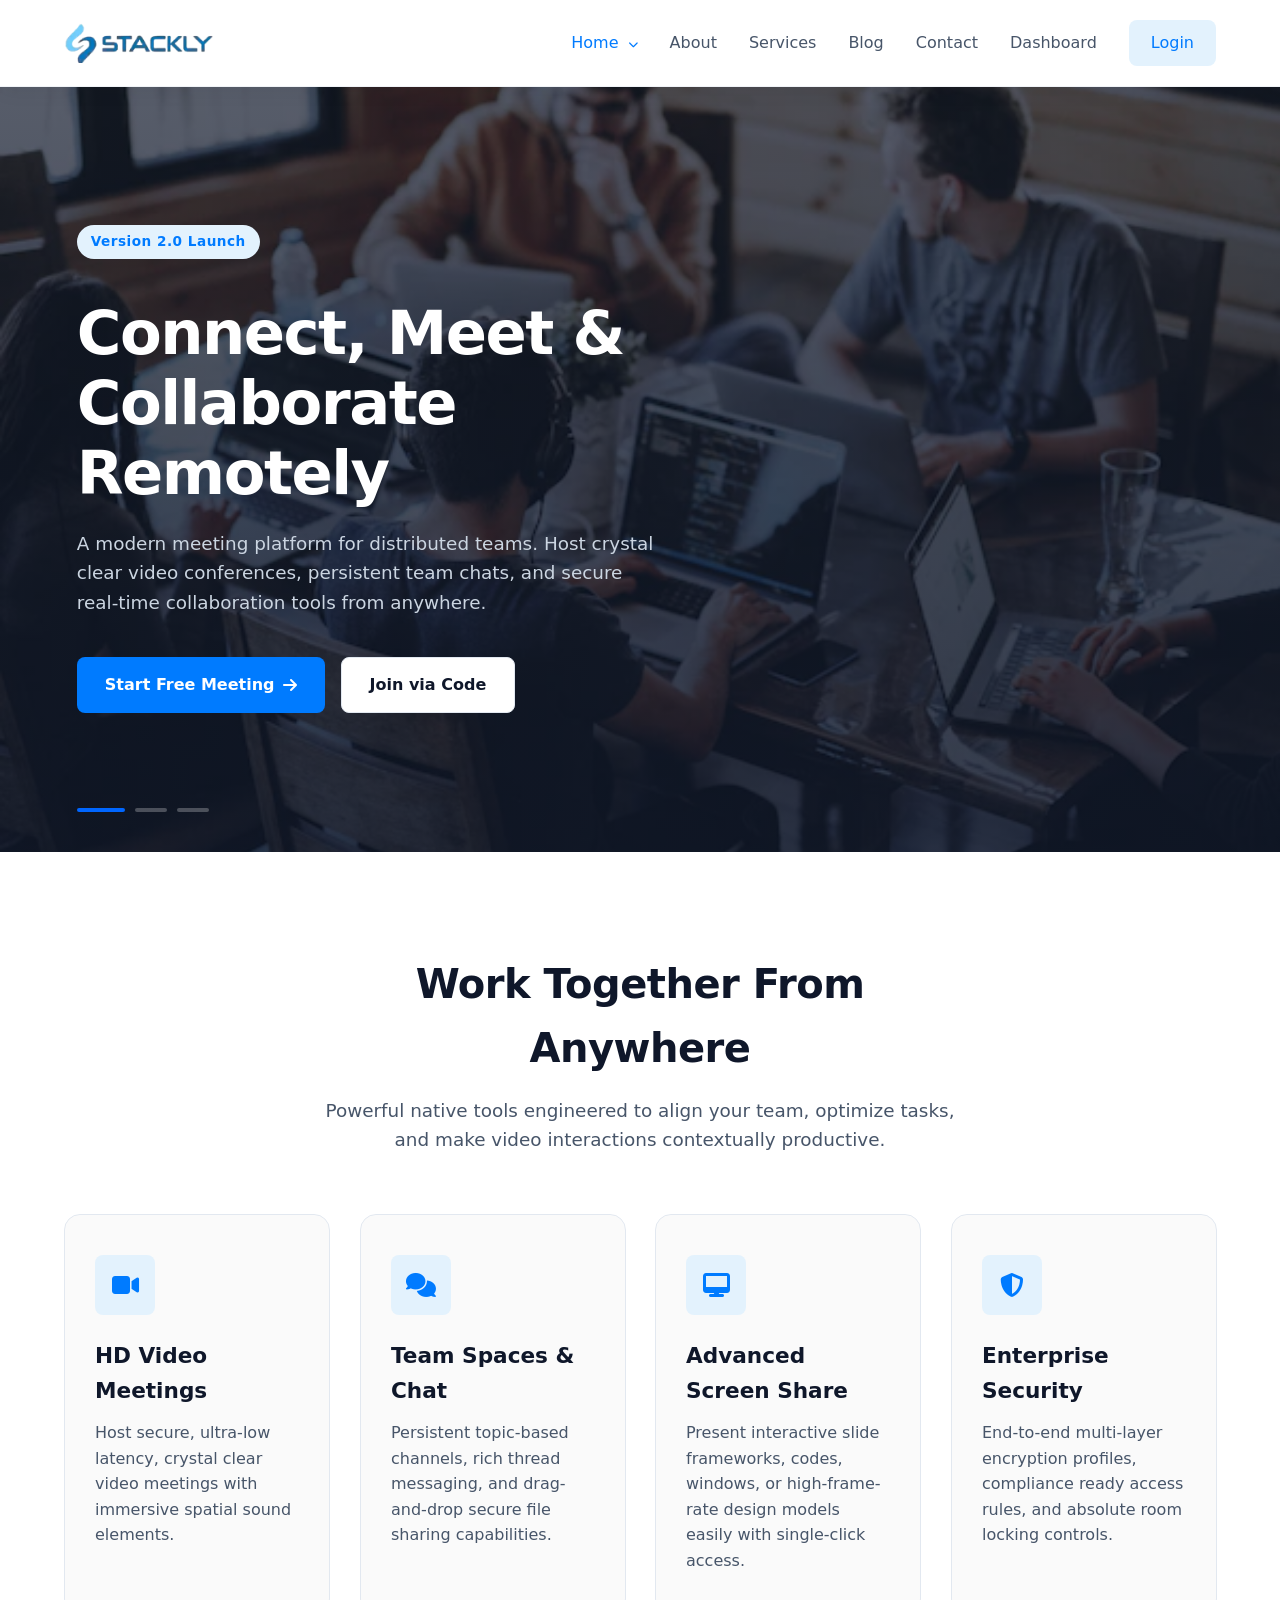
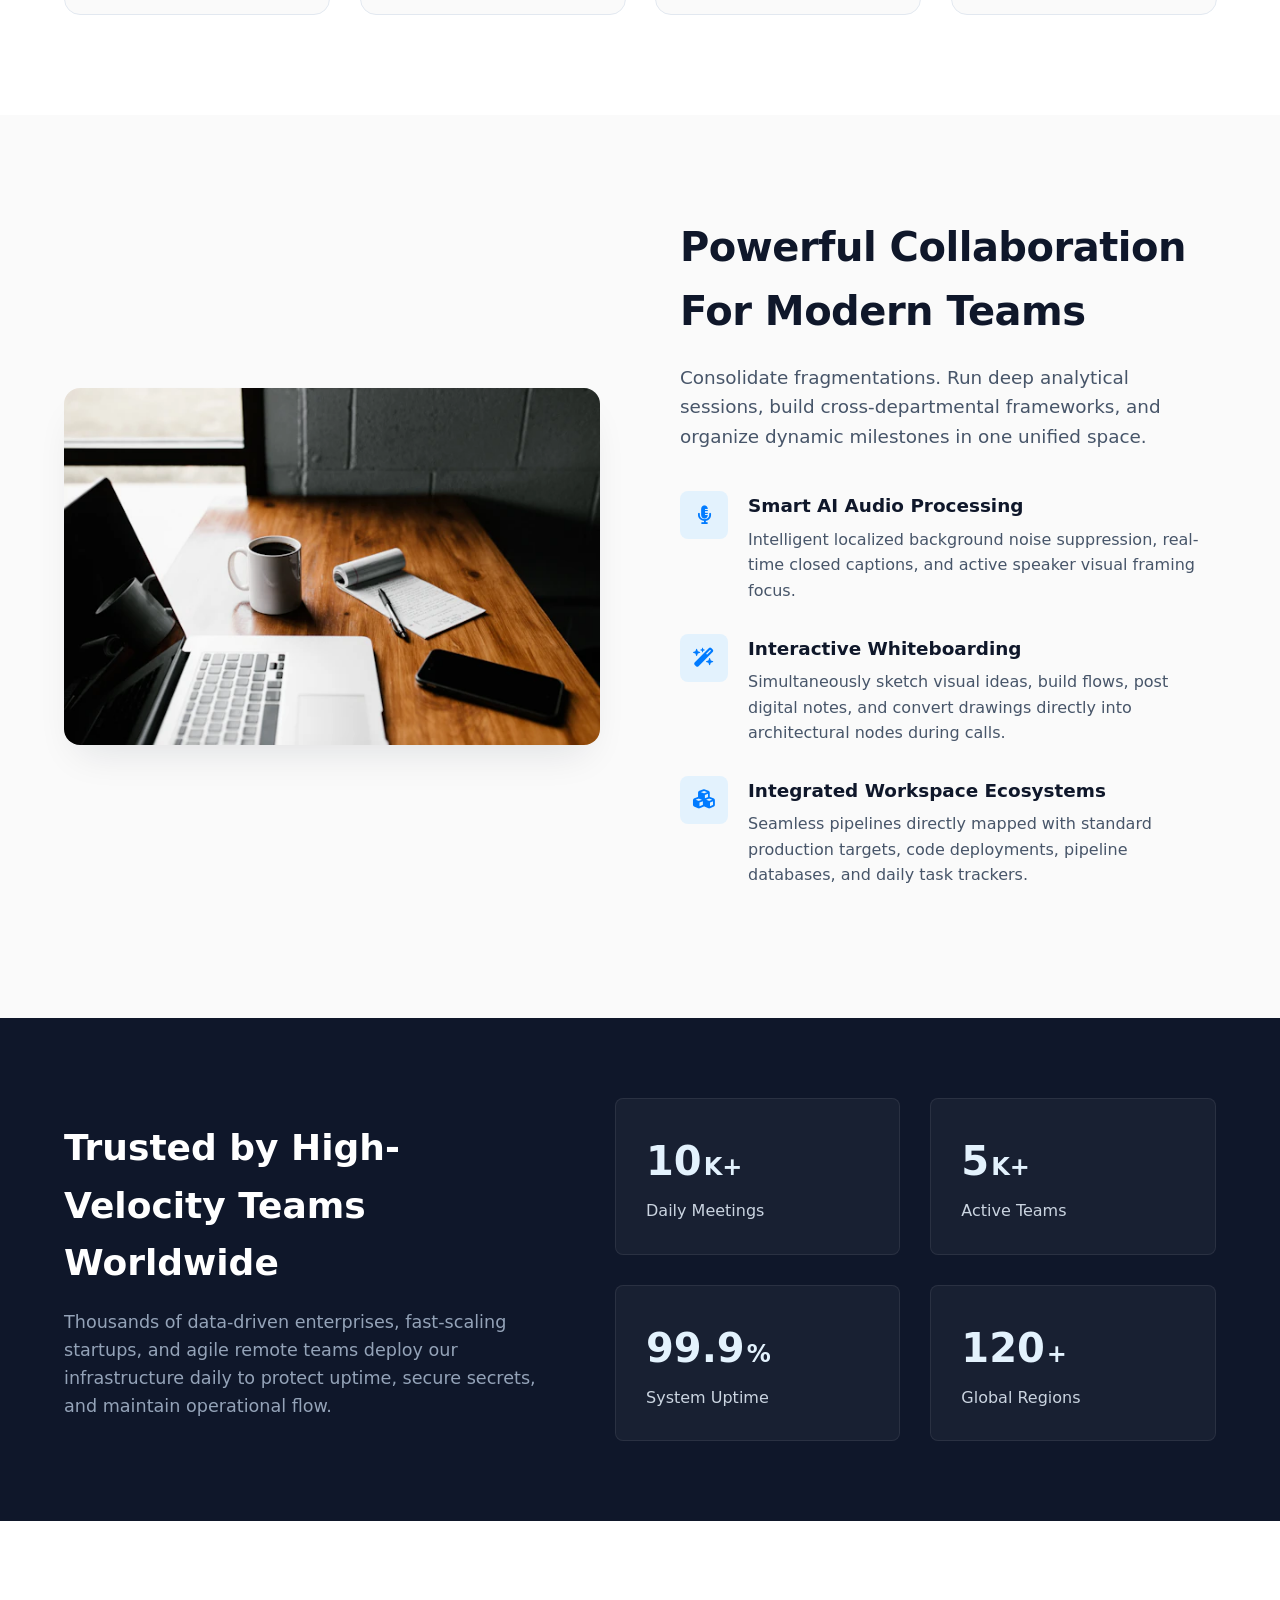
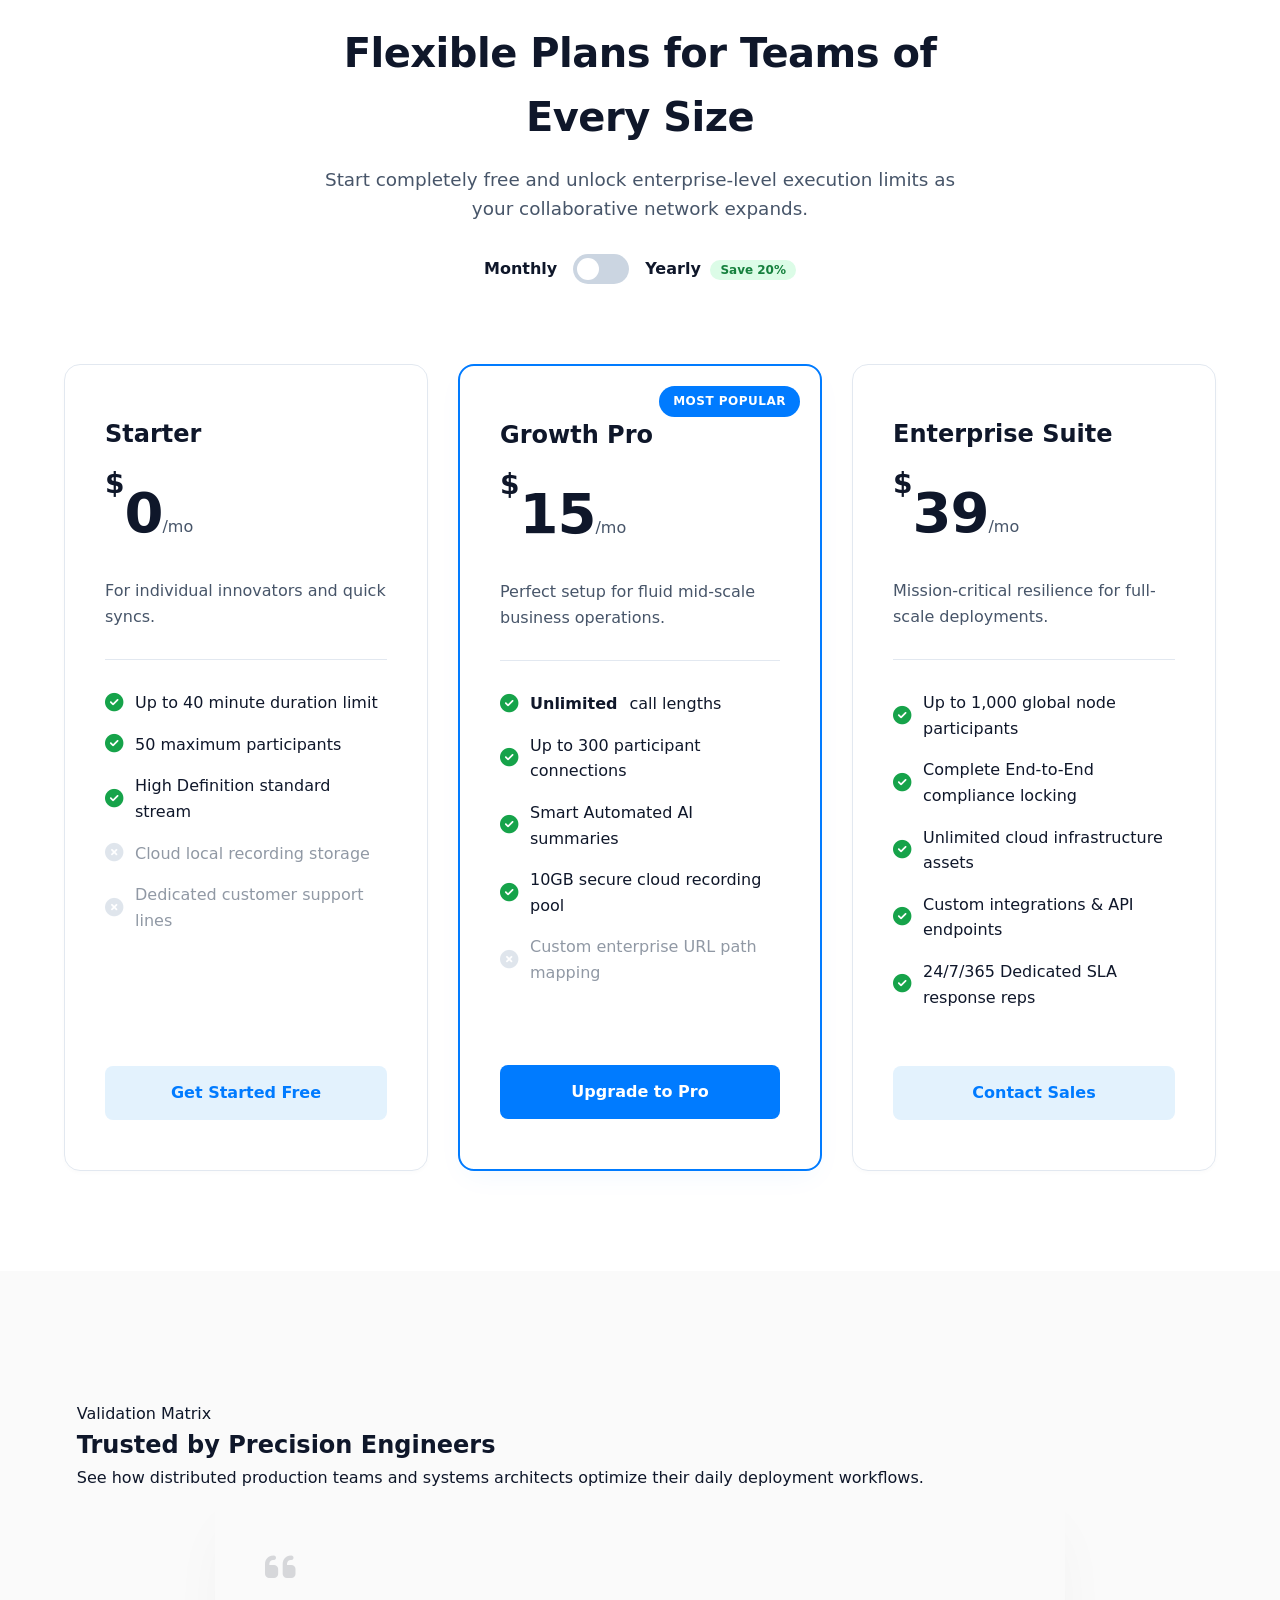
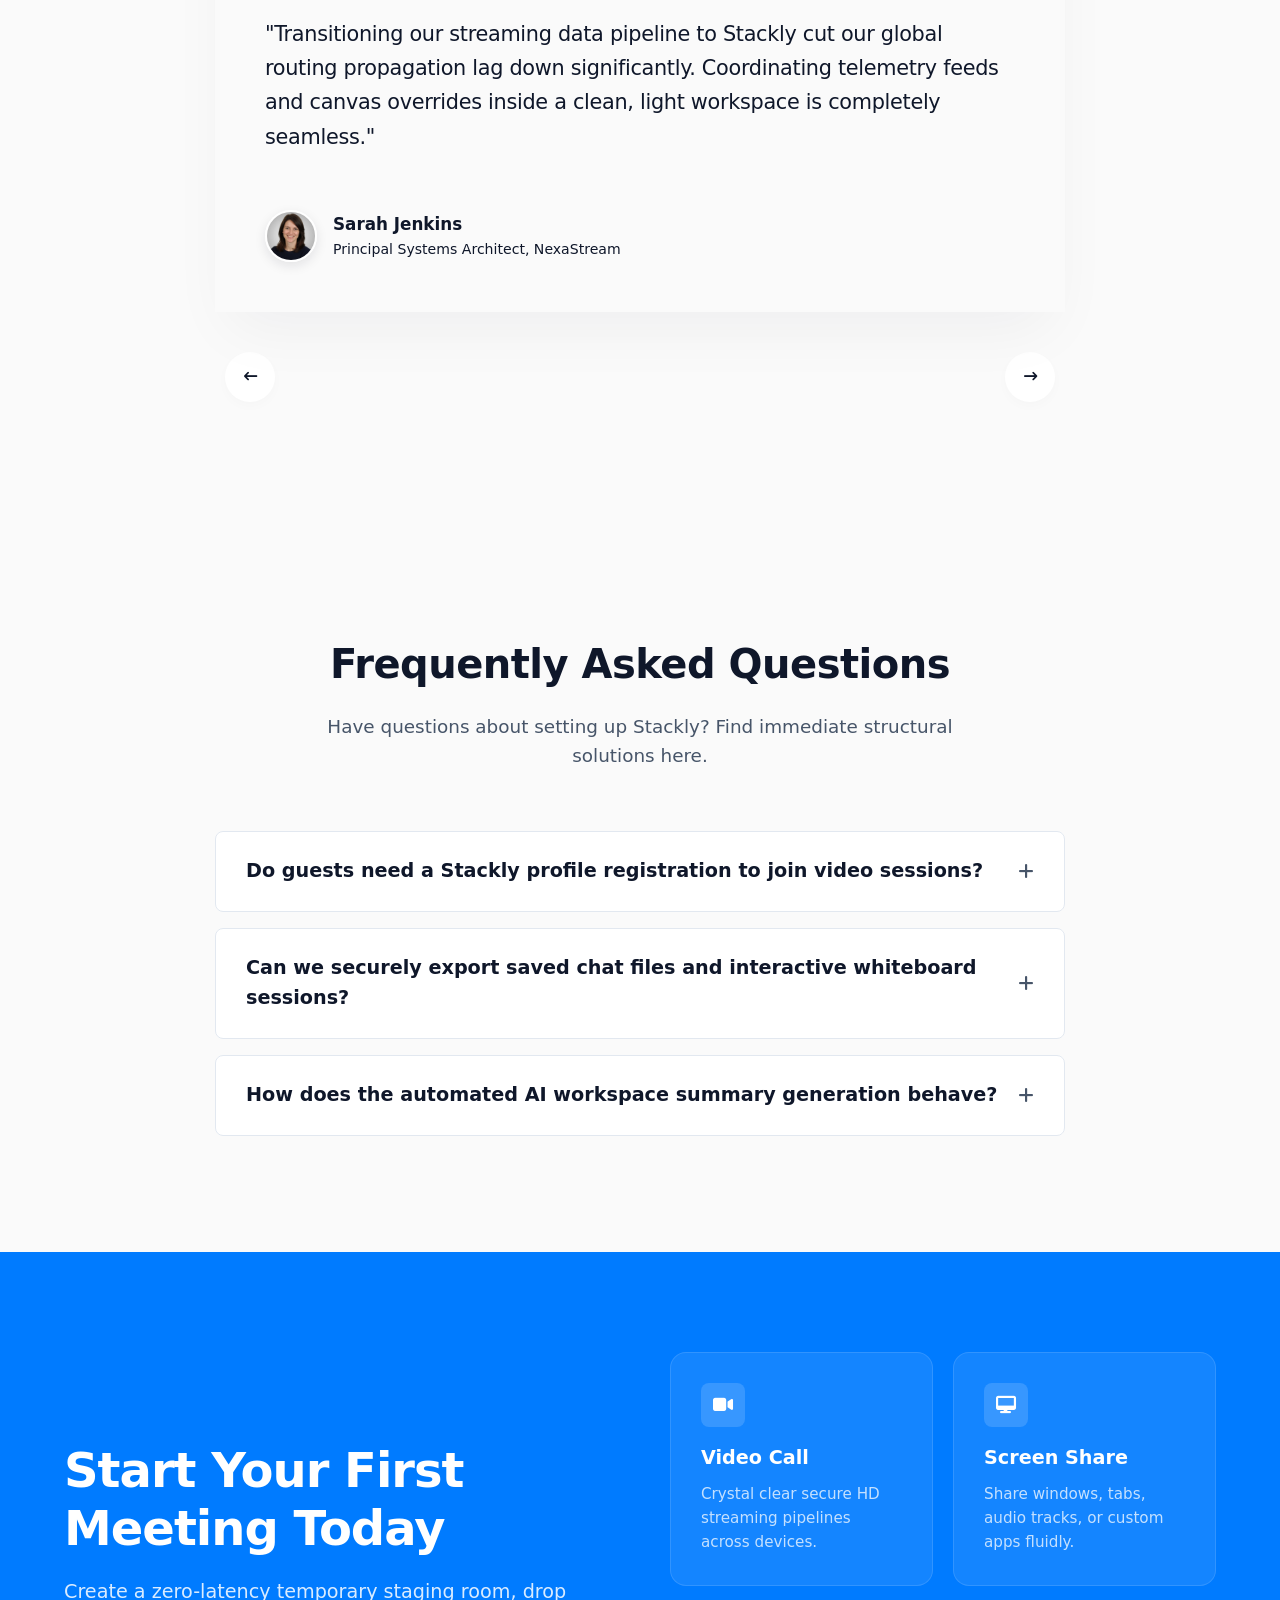
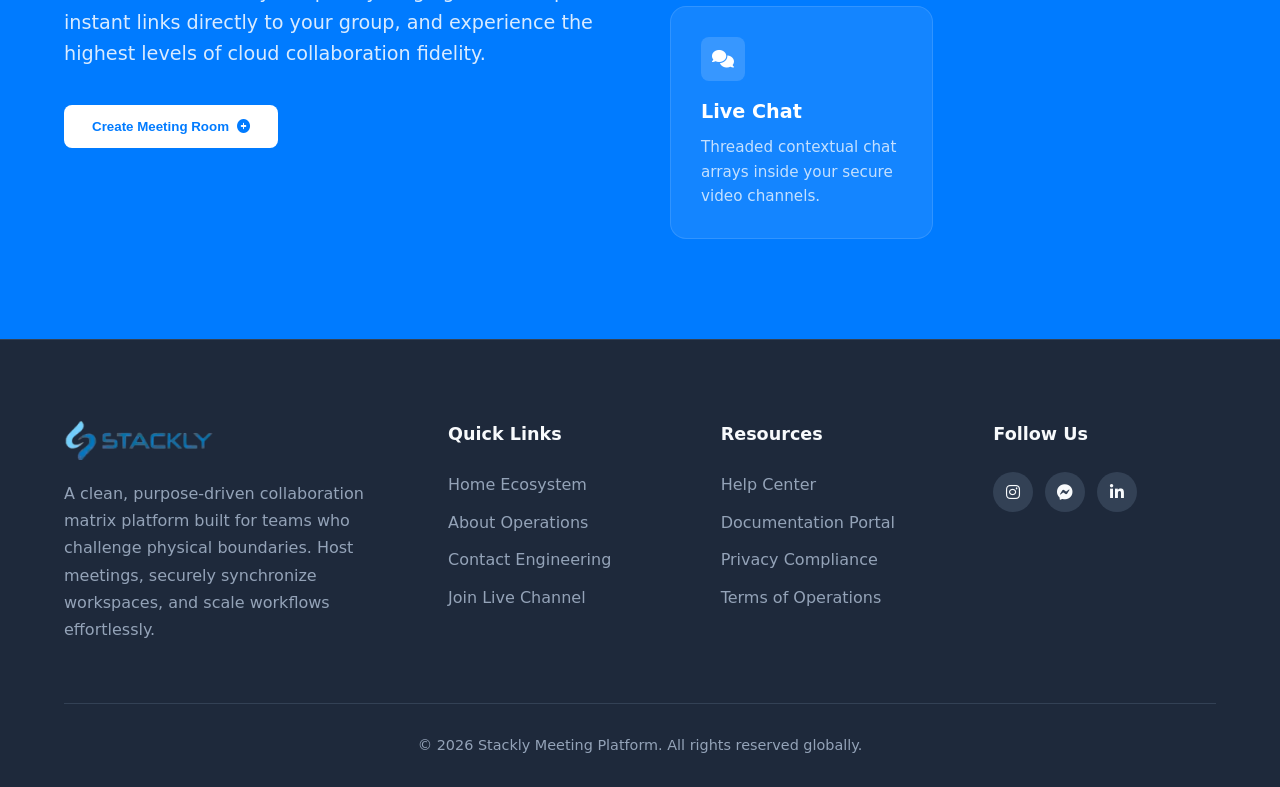
==== index.html @ 1d729a60 "first commit" ====
﻿<!DOCTYPE html>
<html lang="en">
<head>
    <meta charset="UTF-8">
    <meta name="viewport" content="width=device-width, initial-scale=1.0">
    <title>Stackly - Ultimate Multipurpose Workspace Platform</title>

    <link rel="stylesheet" href="style.css">
    <link rel="stylesheet" href="css/responsive.css">
    <link rel="stylesheet" href="https://cdnjs.cloudflare.com/ajax/libs/font-awesome/6.4.0/css/all.min.css" integrity="sha512-iecdLmaskl7CVkqkXNQ/ZH/XLlvWZOJyj7Yy7tcenmpD1ypASozpmT/E0iPtmFIB46ZmdtAc9eNBvH0H/ZpiBw==" crossorigin="anonymous" referrerpolicy="no-referrer" />
</head>
<body>

    <header class="navbar">
        <div class="logo">
            <img src="assets/logo.webp" alt="Stackly" style="height: 40px;">
        </div>

        <div class="menu-toggle" id="menu-toggle">
            <span></span>
            <span></span>
            <span></span>
        </div>

        <nav id="nav-list">
            <div class="dropdown">
                <a href="index.html" class="dropdown-trigger">Home <i class="fas fa-chevron-down" style="font-size: 10px; margin-left: 4px;"></i></a>
                <div class="dropdown-content">
                    <a href="index.html">Home 1 </a>
                    <a href="home2.html">Home 2 </a>
                </div>
            </div>

            <a href="about.html">About</a>
            <a href="service.html">Services</a>
            <a href="blog.html">Blog</a>
            <a href="contact.html">Contact</a>
            <a href="dashboard.html">Dashboard</a>

            <a href="login.html" class="login-btn">Login</a>

            
        </nav>
    </header>

   <section class="hero">
    <div class="hero-slider">
        <div class="slide-bg active" style="background-image: linear-gradient(rgba(15, 23, 42, 0.6), rgba(15, 23, 42, 0.8)), url('assets/hero_image_1.webp');"></div>
        <div class="slide-bg" style="background-image: linear-gradient(rgba(15, 23, 42, 0.6), rgba(15, 23, 42, 0.8)), url('assets/hero_image_2.webp');"></div>
        <div class="slide-bg" style="background-image: linear-gradient(rgba(15, 23, 42, 0.6), rgba(15, 23, 42, 0.8)), url('assets/workplace2.webp');"></div>
    </div>

    <div class="hero-container">
        <div class="hero-text-slide active">
            <span class="badge">Version 2.0 Launch</span>
            <h1>Connect, Meet & <br>Collaborate Remotely</h1>
            <p>
                A modern meeting platform for distributed teams. Host crystal clear video conferences, 
                persistent team chats, and secure real-time collaboration tools from anywhere.
            </p>
            <div class="hero-buttons">
                <a href="404.html" class="btn-primary">Start Free Meeting <i class="fas fa-arrow-right"></i></a>
                <a href="404.html" class="btn-secondary">Join via Code</a>
            </div>
        </div>

        <div class="hero-text-slide">
            <span class="badge">Enterprise Ready</span>
            <h1>Crystal Clear High Bitrate <br>Video Channels</h1>
            <p>
                Engineered with < 35ms global propagation tracking. Coordinate with multi-region 
                development clusters seamlessly without input delays or buffer drops.
            </p>
            <div class="hero-buttons">
                <a href="404.html" class="btn-primary">Explore Infrastructure <i class="fas fa-arrow-right"></i></a>
                <a href="404.html" class="btn-secondary">Contact Architecture Team</a>
            </div>
        </div>

        <div class="hero-text-slide">
            <span class="badge">Spatial Operations</span>
            <h1>Immersive Architecture <br>Context Analytics</h1>
            <p>
                Natively monitor pipeline summaries, sync schematic canvas overlays, and map 
                distributed tracking milestones inside a unified interactive dashboard workspace.
            </p>
            <div class="hero-buttons">
                <a href="404.html" class="btn-primary">Initialize Space Engine <i class="fas fa-arrow-right"></i></a>
            </div>
        </div>
    </div>

    <div class="slide-indicators">
        <span class="dot active"></span>
        <span class="dot"></span>
        <span class="dot"></span>
    </div>
</section>

    <section class="features">
        <div class="section-header reveal">
            <h2>Work Together From Anywhere</h2>
            <p class="subtitle">Powerful native tools engineered to align your team, optimize tasks, and make video interactions contextually productive.</p>
        </div>

        <div class="feature-container">
            <div class="feature-card reveal-up">
                <div class="icon"><i class="fas fa-video"></i></div>
                <h3>HD Video Meetings</h3>
                <p>Host secure, ultra-low latency, crystal clear video meetings with immersive spatial sound elements.</p>
            </div>

            <div class="feature-card reveal-up" style="transition-delay: 100ms;">
                <div class="icon"><i class="fas fa-comments"></i></div>
                <h3>Team Spaces & Chat</h3>
                <p>Persistent topic-based channels, rich thread messaging, and drag-and-drop secure file sharing capabilities.</p>
            </div>

            <div class="feature-card reveal-up" style="transition-delay: 200ms;">
                <div class="icon"><i class="fas fa-desktop"></i></div>
                <h3>Advanced Screen Share</h3>
                <p>Present interactive slide frameworks, codes, windows, or high-frame-rate design models easily with single-click access.</p>
            </div>

            <div class="feature-card reveal-up" style="transition-delay: 300ms;">
                <div class="icon"><i class="fas fa-shield-alt"></i></div>
                <h3>Enterprise Security</h3>
                <p>End-to-end multi-layer encryption profiles, compliance ready access rules, and absolute room locking controls.</p>
            </div>
        </div>
    </section>

    <section class="collaboration">
        <div class="collab-container">
            <div class="collab-image reveal-left">
                <img src="assets/collab_image.webp" alt="Deep collaboration framework demonstration">
            </div>

            <div class="collab-text reveal-right">
                <h2>Powerful Collaboration For Modern Teams</h2>
                <p class="desc">
                    Consolidate fragmentations. Run deep analytical sessions, build cross-departmental frameworks, and organize dynamic milestones in one unified space.
                </p>

                <div class="feature-item">
                    <div class="icon"><i class="fas fa-microphone-lines"></i></div>
                    <div>
                        <h4>Smart AI Audio Processing</h4>
                        <p>Intelligent localized background noise suppression, real-time closed captions, and active speaker visual framing focus.</p>
                    </div>
                </div>

                <div class="feature-item">
                    <div class="icon"><i class="fas fa-wand-magic-sparkles"></i></div>
                    <div>
                        <h4>Interactive Whiteboarding</h4>
                        <p>Simultaneously sketch visual ideas, build flows, post digital notes, and convert drawings directly into architectural nodes during calls.</p>
                    </div>
                </div>

                <div class="feature-item">
                    <div class="icon"><i class="fas fa-cubes"></i></div>
                    <div>
                        <h4>Integrated Workspace Ecosystems</h4>
                        <p>Seamless pipelines directly mapped with standard production targets, code deployments, pipeline databases, and daily task trackers.</p>
                    </div>
                </div>
            </div>
        </div>
    </section>

    <section class="trusted">
        <div class="trusted-container">
            <div class="trusted-text reveal-left">
                <h2>Trusted by High-Velocity Teams Worldwide</h2>
                <p>
                    Thousands of data-driven enterprises, fast-scaling startups, and agile remote teams deploy our infrastructure daily to protect uptime, secure secrets, and maintain operational flow.
                </p>
            </div>

            <div class="stats reveal-right">
                <div class="stat-box">
                    <h3 class="counter" data-target="10">0</h3><span>K+</span>
                    <p>Daily Meetings</p>
                </div>
                <div class="stat-box">
                    <h3 class="counter" data-target="5">0</h3><span>K+</span>
                    <p>Active Teams</p>
                </div>
                <div class="stat-box">
                    <h3 class="counter" data-target="99.9" data-type="float">0</h3><span>%</span>
                    <p>System Uptime</p>
                </div>
                <div class="stat-box">
                    <h3 class="counter" data-target="120">0</h3><span>+</span>
                    <p>Global Regions</p>
                </div>
            </div>
        </div>
    </section>

    <section class="pricing-section">
        <div class="section-header reveal">
            <h2>Flexible Plans for Teams of Every Size</h2>
            <p class="subtitle">Start completely free and unlock enterprise-level execution limits as your collaborative network expands.</p>
            
            <div class="billing-toggle-container">
                <span>Monthly</span>
                <label class="switch">
                    <input type="checkbox" id="billing-toggle">
                    <span class="slider round"></span>
                </label>
                <span>Yearly <small class="save-badge">Save 20%</small></span>
            </div>
        </div>

        <div class="pricing-container">
            <div class="pricing-card reveal-up">
                <div class="card-title">Starter</div>
                <div class="price"><span class="currency">$</span><span class="amount" data-monthly="0" data-yearly="0">0</span><span class="period">/mo</span></div>
                <p class="plan-desc">For individual innovators and quick syncs.</p>
                <hr>
                <ul class="plan-features">
                    <li><i class="fas fa-check-circle"></i> Up to 40 minute duration limit</li>
                    <li><i class="fas fa-check-circle"></i> 50 maximum participants</li>
                    <li><i class="fas fa-check-circle"></i> High Definition standard stream</li>
                    <li class="disabled"><i class="fas fa-times-circle"></i> Cloud local recording storage</li>
                    <li class="disabled"><i class="fas fa-times-circle"></i> Dedicated customer support lines</li>
                </ul>
                <a href="#" class="btn-plan">Get Started Free</a>
            </div>

            <div class="pricing-card popular reveal-up" style="transition-delay: 100ms;">
                <div class="popular-ribbon">Most Popular</div>
                <div class="card-title">Growth Pro</div>
                <div class="price"><span class="currency">$</span><span class="amount" data-monthly="15" data-yearly="12">15</span><span class="period">/mo</span></div>
                <p class="plan-desc">Perfect setup for fluid mid-scale business operations.</p>
                <hr>
                <ul class="plan-features">
                    <li><i class="fas fa-check-circle"></i> <strong>Unlimited</strong> call lengths</li>
                    <li><i class="fas fa-check-circle"></i> Up to 300 participant connections</li>
                    <li><i class="fas fa-check-circle"></i> Smart Automated AI summaries</li>
                    <li><i class="fas fa-check-circle"></i> 10GB secure cloud recording pool</li>
                    <li class="disabled"><i class="fas fa-times-circle"></i> Custom enterprise URL path mapping</li>
                </ul>
                <a href="#" class="btn-plan featured">Upgrade to Pro</a>
            </div>

            <div class="pricing-card reveal-up" style="transition-delay: 200ms;">
                <div class="card-title">Enterprise Suite</div>
                <div class="price"><span class="currency">$</span><span class="amount" data-monthly="39" data-yearly="32">39</span><span class="period">/mo</span></div>
                <p class="plan-desc">Mission-critical resilience for full-scale deployments.</p>
                <hr>
                <ul class="plan-features">
                    <li><i class="fas fa-check-circle"></i> Up to 1,000 global node participants</li>
                    <li><i class="fas fa-check-circle"></i> Complete End-to-End compliance locking</li>
                    <li><i class="fas fa-check-circle"></i> Unlimited cloud infrastructure assets</li>
                    <li><i class="fas fa-check-circle"></i> Custom integrations & API endpoints</li>
                    <li><i class="fas fa-check-circle"></i> 24/7/365 Dedicated SLA response reps</li>
                </ul>
                <a href="#" class="btn-plan">Contact Sales</a>
            </div>
        </div>
    </section>

    <section class="testimonials-section">
    <div class="testimonials-blur-glow"></div>
    <div class="section-center-head">
        <span class="sub-line">Validation Matrix</span>
        <h2>Trusted by Precision Engineers</h2>
        <p>See how distributed production teams and systems architects optimize their daily deployment workflows.</p>
    </div>

    <div class="testimonials-container">
        <div class="testimonials-slider">
            
            <div class="testimonial-card active">
                <div class="quote-icon"><i class="fa-solid fa-quote-left"></i></div>
                <p class="testimonial-text">
                    "Transitioning our streaming data pipeline to Stackly cut our global routing propagation lag down significantly. Coordinating telemetry feeds and canvas overrides inside a clean, light workspace is completely seamless."
                </p>
                <div class="testimonial-profile">
                    <div class="profile-avatar">
                        <img src="assets/uifaces-popular-avatar (1) (1).webp" alt="Sarah Jenkins">
                    </div>
                    <div class="profile-info">
                        <h4>Sarah Jenkins</h4>
                        <p>Principal Systems Architect, NexaStream</p>
                    </div>
                </div>
            </div>

            <div class="testimonial-card">
                <div class="quote-icon"><i class="fa-solid fa-quote-left"></i></div>
                <p class="testimonial-text">
                    "The context summary automation natively harvests operational insights without any manual friction. Our engineering division managed to deprecate three separate communication legacy tools in under two weeks."
                </p>
                <div class="testimonial-profile">
                    <div class="profile-avatar">
                        <img src="assets/uifaces-popular-avatar (2) (1).webp" alt="Marcus Chen">
                    </div>
                    <div class="profile-info">
                        <h4>Marcus Chen</h4>
                        <p>VP of Engineering, VoxelMedia Lab</p>
                    </div>
                </div>
            </div>

            <div class="testimonial-card">
                <div class="quote-icon"><i class="fa-solid fa-quote-left"></i></div>
                <p class="testimonial-text">
                    "Deploying dedicated local instances behind a zero-trust architecture gave our security team absolute peace of mind. High-bitrate spatial feeds run smoothly with zero buffer delay profiles."
                </p>
                <div class="testimonial-profile">
                    <div class="profile-avatar">
                        <img src="assets/uifaces-popular-avatar (3) (1).webp" alt="Elena Rostova">
                    </div>
                    <div class="profile-info">
                        <h4>Elena Rostova</h4>
                        <p>Director of Infrastructure, CloudCore Global</p>
                    </div>
                </div>
            </div>

        </div>

        <div class="testimonial-controls">
            <button class="control-btn prev-btn" aria-label="Previous slide">
                <i class="fa-solid fa-arrow-left-long"></i>
            </button>
            
            <div class="testimonial-dots">
                <span class="t-dot active"></span>
                <span class="t-dot"></span>
                <span class="t-dot"></span>
            </div>

            <button class="control-btn next-btn" aria-label="Next slide">
                <i class="fa-solid fa-arrow-right-long"></i>
            </button>
        </div>
    </div>
</section>

    <section class="faq-section">
        <div class="section-header reveal">
            <h2>Frequently Asked Questions</h2>
            <p class="subtitle">Have questions about setting up Stackly? Find immediate structural solutions here.</p>
        </div>

        <div class="faq-container reveal">
            <div class="faq-item">
                <input type="checkbox" id="faq-1" class="faq-accordion-input">
                <label for="faq-1" class="faq-title">
                    Do guests need a Stackly profile registration to join video sessions?
                    <span class="faq-icon"><i class="fas fa-plus"></i></span>
                </label>
                <div class="faq-content">
                    <p>Absolutely not. Only room hosts need a functional account. Guests can seamlessly click a secure meeting hash hyperlink across any modern browser on mobile or web interfaces without needing passwords or application installs.</p>
                </div>
            </div>

            <div class="faq-item">
                <input type="checkbox" id="faq-2" class="faq-accordion-input">
                <label for="faq-2" class="faq-title">
                    Can we securely export saved chat files and interactive whiteboard sessions?
                    <span class="faq-icon"><i class="fas fa-plus"></i></span>
                </label>
                <div class="faq-content">
                    <p>Yes. After your session terminates, workspace administrators can download full vector canvas states, chat histories, or encrypted file attachments right through their dashboard workspace in standardized formats like PDF, JSON, or CSV.</p>
                </div>
            </div>

            <div class="faq-item">
                <input type="checkbox" id="faq-3" class="faq-accordion-input">
                <label for="faq-3" class="faq-title">
                    How does the automated AI workspace summary generation behave?
                    <span class="faq-icon"><i class="fas fa-plus"></i></span>
                </label>
                <div class="faq-content">
                    <p>Our localized neural architecture references your live spatial transcription to extract action milestones, timeline assignments, and semantic highlights automatically, indexing them into clear, contextual task workflows without storing raw audio records permanently.</p>
                </div>
            </div>
        </div>
    </section>

    <section class="meeting">
        <div class="meeting-container">
            <div class="meeting-text reveal-left">
                <h2>Start Your First Meeting Today</h2>
                <p>
                    Create a zero-latency temporary staging room, drop instant links directly to your group, and experience the highest levels of cloud collaboration fidelity.
                </p>
                <button class="btn-primary-inverse">Create Meeting Room <i class="fas fa-plus-circle"></i></button>
            </div>

            <div class="meeting-features reveal-right">
                <div class="meet-card">
                    <div class="icon"><i class="fas fa-video"></i></div>
                    <h4>Video Call</h4>
                    <p>Crystal clear secure HD streaming pipelines across devices.</p>
                </div>

                <div class="meet-card">
                    <div class="icon"><i class="fas fa-desktop"></i></div>
                    <h4>Screen Share</h4>
                    <p>Share windows, tabs, audio tracks, or custom apps fluidly.</p>
                </div>

                <div class="meet-card">
                    <div class="icon"><i class="fas fa-comments"></i></div>
                    <h4>Live Chat</h4>
                    <p>Threaded contextual chat arrays inside your secure video channels.</p>
                </div>
            </div>
        </div>
    </section>

    <footer class="footer">
        <div class="footer-container">
            <div class="footer-col">
                <div class="logo"><img src="assets/logo.webp" alt="Stackly" style="height: 40px;"></div>
                <p>
                    A clean, purpose-driven collaboration matrix platform built for teams who challenge physical boundaries. Host meetings, securely synchronize workspaces, and scale workflows effortlessly.
                </p>
            </div>

            <div class="footer-col">
                <h4>Quick Links</h4>
                <ul>
                    <li><a href="index.html">Home Ecosystem</a></li>
                    <li><a href="about.html">About Operations</a></li>
                    <li><a href="contact.html">Contact Engineering</a></li>
                    <li><a href="404.html">Join Live Channel</a></li>
                </ul>
            </div>

            <div class="footer-col">
                <h4>Resources</h4>
                <ul>
                    <li><a href="404.html">Help Center</a></li>
                    <li><a href="404.html">Documentation Portal</a></li>
                    <li><a href="404.html">Privacy Compliance</a></li>
                    <li><a href="404.html">Terms of Operations</a></li>
                </ul>
            </div>

            <div class="footer-col">
                <h4>Follow Us</h4>
                <div class="social-links">
                    <a href="404.html" aria-label="Instagram Profile"><i class="fa-brands fa-instagram"></i></a>
                    <a href="404.html" aria-label="Messenger Channel"><i class="fa-brands fa-facebook-messenger"></i></a>
                  
                    <a href="404.html" aria-label="LinkedIn Ecosystem"><i class="fa-brands fa-linkedin-in"></i></a>
                </div>
            </div>
        </div>

        <div class="footer-bottom">
            <p>&copy; 2026 Stackly Meeting Platform. All rights reserved globally.</p>
        </div>
    </footer>

    <script>
        // DOM Nodes Selection
        const menu = document.getElementById("menu-toggle");
        const nav = document.getElementById("nav-list");
        const billingToggle = document.getElementById("billing-toggle");
        const priceAmounts = document.querySelectorAll(".amount");

        // Mobile Burger Menu Toggle Navigation
        menu.addEventListener("click", () => {
            nav.classList.toggle("active");
            menu.classList.toggle("open");
        });

        // Pricing Card Value Switch Engine (Monthly/Yearly)
        if (billingToggle) {
            billingToggle.addEventListener("change", () => {
                priceAmounts.forEach(amt => {
                    const monthlyValue = amt.getAttribute("data-monthly");
                    const yearlyValue = amt.getAttribute("data-yearly");
                    
                    // Trigger a brief scale fade down micro-animation frame
                    amt.style.transform = "scale(0.85)";
                    amt.style.opacity = "0";

                    setTimeout(() => {
                        if (billingToggle.checked) {
                            amt.innerText = yearlyValue;
                        } else {
                            amt.innerText = monthlyValue;
                        }
                        amt.style.transform = "scale(1)";
                        amt.style.opacity = "1";
                    }, 150);
                });
            });
        }

        // Scroll Element Trigger Animation Engine using IntersectionObserver
        const scrollRevealOptions = {
            threshold: 0.15,
            rootMargin: "0px 0px -50px 0px"
        };

        const scrollRevealObserver = new IntersectionObserver((entries) => {
            entries.forEach(entry => {
                if (entry.isIntersecting) {
                    entry.target.classList.add("visible");
                    // Stop watching once animated into visible layout matrix
                    scrollRevealObserver.unobserve(entry.target);
                }
            });
        }, scrollRevealOptions);

        // Gather all designated target reveal classes to watch via viewport tracking
        const classesToReveal = ['.reveal', '.reveal-up', '.reveal-left', '.reveal-right', '.feature-card', '.pricing-card'];
        classesToReveal.forEach(selector => {
            document.querySelectorAll(selector).forEach(element => {
                // If it isn't explicitly configured as raw base card class, apply initialization tags
                if(!element.classList.contains('reveal') && !element.classList.contains('reveal-up') && !element.classList.contains('reveal-left') && !element.classList.contains('reveal-right')) {
                    element.classList.add('reveal-up');
                }
                scrollRevealObserver.observe(element);
            });
        });

        // Numeric Counter Core Scroll Animation Loop logic
        const speed = 120; // Lower numbers provide accelerated animation rate
        const animateCounter = (counter) => {
            const target = +counter.getAttribute('data-target');
            const type = counter.getAttribute('data-type');
            let count = +counter.innerText;
            const increment = target / speed;

            if (count < target) {
                if (type === 'float') {
                    counter.innerText = (count + increment).toFixed(1);
                } else {
                    counter.innerText = Math.ceil(count + increment);
                }
                setTimeout(() => animateCounter(counter), 8);
            } else {
                counter.innerText = target;
            }
        }

        const counterObserverOptions = { threshold: 0.60 };
        const counterObserver = new IntersectionObserver((entries) => {
            entries.forEach(entry => {
                if (entry.isIntersecting) {
                    animateCounter(entry.target);
                    counterObserver.unobserve(entry.target);
                }
            });
        }, counterObserverOptions);

        document.querySelectorAll('.counter').forEach(counter => counterObserver.observe(counter));

        // Navigation Active Route Tracking Highlight logic
        const currentPath = window.location.pathname.split('/').pop() || 'index.html';
        document.querySelectorAll('#nav-list a:not(.dropdown-content a)').forEach(link => {
            if (link.getAttribute('href') === currentPath) {
                link.classList.add('active');
            }
        });
        document.addEventListener("DOMContentLoaded", () => {
    const backgroundSlides = document.querySelectorAll(".slide-bg");
    const textSlides = document.querySelectorAll(".hero-text-slide");
    const indicatorDots = document.querySelectorAll(".slide-indicators .dot");
    
    let currentSlideIndex = 0;
    const slideDuration = 5000; // Time window step (5000ms = 5 seconds)
    let autoSlideTimer;

    function transitionToSlide(targetIndex) {
        // Remove active state from current items
        backgroundSlides[currentSlideIndex].classList.remove("active");
        textSlides[currentSlideIndex].classList.remove("active");
        indicatorDots[currentSlideIndex].classList.remove("active");

        // Update tracking cursor position
        currentSlideIndex = (targetIndex + backgroundSlides.length) % backgroundSlides.length;

        // Apply active state to target slide units
        backgroundSlides[currentSlideIndex].classList.add("active");
        textSlides[currentSlideIndex].classList.add("active");
        indicatorDots[currentSlideIndex].classList.add("active");
    }

    function initAutoRotation() {
        clearInterval(autoSlideTimer);
        autoSlideTimer = setInterval(() => {
            transitionToSlide(currentSlideIndex + 1);
        }, slideDuration);
    }

    // Bind manual control triggers to the indicator dots
    indicatorDots.forEach((dot, index) => {
        dot.addEventListener("click", () => {
            transitionToSlide(index);
            initAutoRotation(); // Reset timer sequence safely upon user action
        });
    });

    // Fire the rotation engine
    initAutoRotation();
});
document.addEventListener("DOMContentLoaded", () => {
    const cards = document.querySelectorAll(".testimonial-card");
    const dots = document.querySelectorAll(".t-dot");
    const prevBtn = document.querySelector(".prev-btn");
    const nextBtn = document.querySelector(".next-btn");
    const sectionContainer = document.querySelector(".testimonials-container");
    
    let activeIndex = 0;
    const intervalDuration = 6000; // Slide rotation time window
    let slideTimer;

    function renderSlide(targetIndex) {
        // Clean absolute active tracking states
        cards[activeIndex].classList.remove("active");
        dots[activeIndex].classList.remove("active");

        // Keep loop integers within array scope boundaries
        activeIndex = (targetIndex + cards.length) % cards.length;

        // Establish the newly active nodes
        cards[activeIndex].classList.add("active");
        dots[activeIndex].classList.add("active");
    }

    function runEngine() {
        clearInterval(slideTimer);
        slideTimer = setInterval(() => {
            renderSlide(activeIndex + 1);
        }, intervalDuration);
    }

    // Manual Interface Triggers
    nextBtn.addEventListener("click", () => {
        renderSlide(activeIndex + 1);
        runEngine(); // Reset interval countdown profile safely
    });

    prevBtn.addEventListener("click", () => {
        renderSlide(activeIndex - 1);
        runEngine();
    });

    dots.forEach((dot, index) => {
        dot.addEventListener("click", () => {
            renderSlide(index);
            runEngine();
        });
    });

    // Smart Pause: Stop auto-sliding when checking user testimonials manually
    sectionContainer.addEventListener("mouseenter", () => clearInterval(slideTimer));
    sectionContainer.addEventListener("mouseleave", () => runEngine());

    // Fire the rotation engine loop
    runEngine();
});
    </script>
</body>
</html>
---- style.css ----
/* ==========================================================================
   1. DESIGN SYSTEM VARIABLES & RESET
   ========================================================================== */
:root {
    --primary: #007bff;
    --primary-hover: #0056b3;
    --primary-light: #e3f2fd;
    --text-main: #0f172a;
    --text-muted: #475569;
    --bg-body: #fafafa;
    --bg-card: #ffffff;
    --border-color: #e2e8f0;
    --radius-sm: 8px;
    --radius-md: 16px;
    --radius-lg: 24px;
    --transition-smooth: all 0.4s cubic-bezier(0.25, 1, 0.5, 1);
    --transition-fast: all 0.2s ease;
    --shadow-sm: 0 2px 4px rgba(0, 0, 0, 0.02);
    --shadow-md: 0 10px 30px -10px rgba(0, 123, 255, 0.08);
    --shadow-lg: 0 20px 40px -15px rgba(15, 23, 42, 0.12);
}

* {
    margin: 0;
    padding: 0;
    box-sizing: border-box;
}

html, body {
    overflow-x: clip;
}

html {
    scroll-behavior: smooth;
    font-family: 'Inter', system-ui, -apple-system, sans-serif;
    color: var(--text-main);
    background-color: var(--bg-body);
    line-height: 1.6;
}

body {
}

img {
    max-width: 100%;
    height: auto;
    display: block;
}

a {
    text-decoration: none;
    color: inherit;
    transition: var(--transition-fast);
}

/* ==========================================================================
   2. REUSABLE UI COMPONENTS & SCROLL ANIMATIONS
   ========================================================================== */
.btn-primary, .btn-secondary, .btn-plan, .btn-primary-inverse {
    display: inline-flex;
    align-items: center;
    justify-content: center;
    gap: 8px;
    padding: 14px 28px;
    font-weight: 600;
    border-radius: var(--radius-sm);
    cursor: pointer;
    transition: var(--transition-smooth);
    border: none;
}

.btn-primary {
    background: var(--primary);
    color: #fff;
}
.btn-primary:hover {
    background: var(--primary-hover);
    transform: translateY(-2px);
    box-shadow: 0 8px 20px rgba(79, 70, 229, 0.25);
}

.btn-secondary {
    background: #fff;
    color: var(--text-main);
    border: 1px solid var(--border-color);
}
.btn-secondary:hover {
    background: #f8fafc;
    border-color: #cbd5e1;
}

.btn-primary-inverse {
    background: #ffffff;
    color: var(--primary);
}
.btn-primary-inverse:hover {
    transform: translateY(-2px);
    box-shadow: 0 8px 25px rgba(0, 0, 0, 0.15);
}

.badge {
    display: inline-block;
    background: var(--primary-light);
    color: var(--primary);
    padding: 6px 14px;
    border-radius: 30px;
    font-size: 0.85rem;
    font-weight: 700;
    margin-bottom: 20px;
    letter-spacing: 0.5px;
}

/* Scroll-Driven Trigger Animations */
.reveal, .reveal-up, .reveal-left, .reveal-right {
    opacity: 0;
    transition: var(--transition-smooth);
    will-change: transform, opacity;
}
.reveal-up { transform: translateY(40px); }
.reveal-left { transform: translateX(-40px); }
.reveal-right { transform: translateX(40px); }

.reveal.visible, .reveal-up.visible, .reveal-left.visible, .reveal-right.visible {
    opacity: 1;
    transform: translate(0);
}

.section-header {
    text-align: center;
    max-width: 700px;
    margin: 0 auto 60px auto;
    padding: 0 20px;
}
.section-header h2 {
    font-size: 2.5rem;
    font-weight: 800;
    letter-spacing: -0.5px;
    margin-bottom: 16px;
}
.section-header .subtitle {
    color: var(--text-muted);
    font-size: 1.15rem;
}

/* ==========================================================================
   3. NAVIGATION HEADER
   ========================================================================== */
.navbar {
    display: flex;
    justify-content: space-between;
    align-items: center;
    padding: 20px 5%;
    background: rgba(255, 255, 255, 0.95);
    backdrop-filter: blur(12px);
    position: sticky;
    top: 0;
    z-index: 1000;
    border-bottom: 1px solid rgba(226, 232, 240, 0.5);
    box-shadow: 0 4px 20px rgba(0, 0, 0, 0.05);
}

#nav-list {
    display: flex;
    align-items: center;
    gap: 32px;
}

#nav-list > a {
    font-weight: 500;
    color: var(--text-muted);
}
#nav-list > a:hover, #nav-list a.active {
    color: var(--primary);
}

/* Dropdown Submenu Mechanics */
.dropdown {
    position: relative;
}
.dropdown-content {
    position: absolute;
    top: 100%;
    left: 0;
    background: var(--bg-card);
    min-width: 200px;
    border-radius: var(--radius-sm);
    box-shadow: var(--shadow-lg);
    border: 1px solid var(--border-color);
    padding: 10px 0;
    opacity: 0;
    transform: translateY(10px);
    pointer-events: none;
    transition: var(--transition-smooth);
}
.dropdown:hover .dropdown-content {
    opacity: 1;
    transform: translateY(0);
    pointer-events: auto;
}
.dropdown-content a {
    display: block;
    padding: 10px 20px;
    color: var(--text-muted);
    font-weight: 500;
}
.dropdown-content a:hover {
    background: var(--primary-light);
    color: var(--primary);
}

.login-btn {
    background: var(--primary-light);
    color: var(--primary) !important;
    padding: 10px 22px;
    border-radius: var(--radius-sm);
    font-weight: 600;
}
.login-btn:hover {
    background: var(--primary);
    color: #fff !important;
}

/* Burger Menu UI Icons */
.menu-toggle {
    display: none;
    flex-direction: column;
    gap: 6px;
    cursor: pointer;
}
.menu-toggle span {
    width: 28px;
    height: 3px;
    background: var(--text-main);
    transition: var(--transition-smooth);
    border-radius: 2px;
}

/* ==========================================================================
   4. HERO INTERFACE LAYOUT
   ========================================================================== */
.hero {
    position: relative;
    padding: 100px 5% 120px 5%;
    background: radial-gradient(circle at 90% 10%, rgba(79, 70, 229, 0.06) 0%, rgba(255, 255, 255, 0) 60%);
}
.hero-container {
    max-width: 1200px;
    margin: 0 auto;
    display: grid;
    grid-template-columns: 1.1fr 0.9fr;
    align-items: center;
    gap: 60px;
}
.hero-text h1 {
    font-size: 3.75rem;
    line-height: 1.15;
    font-weight: 800;
    letter-spacing: -1.5px;
    margin-bottom: 24px;
}
.hero-text p {
    font-size: 1.25rem;
    color: var(--text-muted);
    margin-bottom: 40px;
    max-width: 580px;
}
.hero-buttons {
    display: flex;
    gap: 16px;
}
.hero-image img {
    border-radius: var(--radius-md);
    box-shadow: var(--shadow-lg);
    border: 4px solid #fff;
    animation: floatFrame 6s ease-in-out infinite;
}

@keyframes floatFrame {
    0%, 100% { transform: translateY(0); }
    50% { transform: translateY(-12px); }
}

/* ==========================================================================
   5. FEATURE GRID BLOCKS
   ========================================================================== */
.features {
    padding: 100px 5%;
    background: #ffffff;
}
.feature-container {
    max-width: 1200px;
    margin: 0 auto;
    display: grid;
    grid-template-columns: repeat(auto-fit, minmax(260px, 1fr));
    gap: 30px;
}
.feature-card {
    background: var(--bg-body);
    padding: 40px 30px;
    border-radius: var(--radius-md);
    border: 1px solid var(--border-color);
    transition: var(--transition-smooth);
}
.feature-card:hover {
    background: #ffffff;
    transform: translateY(-6px);
    box-shadow: var(--shadow-lg);
    border-color: rgba(79, 70, 229, 0.3);
}
.icon {
    width: 60px;
    height: 60px;
    background: var(--primary-light);
    color: var(--primary);
    border-radius: var(--radius-sm);
    display: flex;
    align-items: center;
    justify-content: center;
    font-size: 1.5rem;
    margin-bottom: 24px;
    transition: var(--transition-smooth);
}
.feature-card:hover .icon {
    background: var(--primary);
    color: #ffffff;
}
.feature-card h3 {
    font-size: 1.35rem;
    margin-bottom: 12px;
    font-weight: 700;
}
.feature-card p {
    color: var(--text-muted);
}

/* ==========================================================================
   6. DEEP COLLABORATION SECTION
   ========================================================================== */
.collaboration {
    padding: 100px 5%;
}
.collab-container {
    max-width: 1200px;
    margin: 0 auto;
    display: grid;
    grid-template-columns: 1fr 1fr;
    gap: 80px;
    align-items: center;
}
.collab-image img {
    border-radius: var(--radius-md);
    box-shadow: var(--shadow-lg);
}
.collab-text h2 {
    font-size: 2.5rem;
    font-weight: 800;
    margin-bottom: 20px;
    letter-spacing: -0.5px;
}
.collab-text .desc {
    font-size: 1.15rem;
    color: var(--text-muted);
    margin-bottom: 40px;
}
.feature-item {
    display: flex;
    gap: 20px;
    margin-bottom: 30px;
}
.feature-item .icon {
    flex-shrink: 0;
    width: 48px;
    height: 48px;
    font-size: 1.2rem;
}
.feature-item h4 {
    font-size: 1.15rem;
    font-weight: 700;
    margin-bottom: 6px;
}
.feature-item p {
    color: var(--text-muted);
}

/* ==========================================================================
   7. TRUSTED DATA STATS STRIP
   ========================================================================== */
.trusted {
    background: var(--text-main);
    color: #ffffff;
    padding: 80px 5%;
}
.trusted-container {
    max-width: 1200px;
    margin: 0 auto;
    display: grid;
    grid-template-columns: 0.9fr 1.1fr;
    gap: 60px;
    align-items: center;
}
.trusted-text h2 {
    font-size: 2.25rem;
    font-weight: 800;
    margin-bottom: 16px;
}
.trusted-text p {
    color: #94a3b8;
    font-size: 1.1rem;
}
.stats {
    display: grid;
    grid-template-columns: repeat(2, 1fr);
    gap: 30px;
}
.stat-box {
    background: rgba(255, 255, 255, 0.04);
    padding: 30px;
    border-radius: var(--radius-sm);
    border: 1px solid rgba(255, 255, 255, 0.08);
}
.stat-box h3 {
    display: inline-block;
    font-size: 2.5rem;
    font-weight: 800;
    color: var(--primary-light);
}
.stat-box span {
    font-size: 1.5rem;
    font-weight: 700;
    color: var(--primary-light);
    margin-left: 2px;
}
.stat-box p {
    color: #cbd5e1;
    margin-top: 5px;
    font-weight: 500;
}

/* ==========================================================================
   8. PRICING PLANS MATRICES
   ========================================================================== */
.pricing-section {
    padding: 100px 5%;
    background: #ffffff;
}
.billing-toggle-container {
    display: flex;
    align-items: center;
    justify-content: center;
    gap: 16px;
    margin-top: 30px;
    font-weight: 600;
}
.switch {
    position: relative;
    display: inline-block;
    width: 56px;
    height: 30px;
}
.switch input { opacity: 0; width: 0; height: 0; }
.slider {
    position: absolute; cursor: pointer; top: 0; left: 0; right: 0; bottom: 0;
    background-color: #cbd5e1; transition: var(--transition-fast); border-radius: 34px;
}
.slider:before {
    position: absolute; content: ""; height: 22px; width: 22px; left: 4px; bottom: 4px;
    background-color: white; transition: var(--transition-fast); border-radius: 50%;
}
input:checked + .slider { background-color: var(--primary); }
input:checked + .slider:before { transform: translateX(26px); }

.save-badge {
    background: #dcfce7;
    color: #15803d;
    padding: 3px 10px;
    border-radius: 20px;
    font-size: 0.75rem;
    margin-left: 4px;
}

.pricing-container {
    max-width: 1200px;
    margin: 0 auto;
    display: grid;
    grid-template-columns: repeat(auto-fit, minmax(320px, 1fr));
    gap: 30px;
    padding-top: 20px;
}
.pricing-card {
    background: var(--bg-card);
    border: 1px solid var(--border-color);
    border-radius: var(--radius-md);
    padding: 50px 40px;
    position: relative;
    display: flex;
    flex-direction: column;
    box-shadow: var(--shadow-sm);
}
.pricing-card:hover {
    box-shadow: var(--shadow-lg);
    border-color: rgba(79, 70, 229, 0.2);
}
.pricing-card.popular {
    border: 2.5px solid var(--primary);
    box-shadow: var(--shadow-md);
}
.popular-ribbon {
    position: absolute;
    top: 20px;
    right: 20px;
    background: var(--primary);
    color: #ffffff;
    font-size: 0.75rem;
    font-weight: 700;
    padding: 6px 14px;
    border-radius: 30px;
    text-transform: uppercase;
    letter-spacing: 0.5px;
}
.card-title {
    font-size: 1.5rem;
    font-weight: 700;
    margin-bottom: 15px;
}
.price {
    margin-bottom: 20px;
}
.currency {
    font-size: 1.75rem;
    font-weight: 700;
    vertical-align: top;
    line-height: 2rem;
}
.amount {
    font-size: 3.5rem;
    font-weight: 800;
    letter-spacing: -1px;
    transition: var(--transition-fast);
}
.period {
    color: var(--text-muted);
    font-size: 1rem;
}
.plan-desc {
    color: var(--text-muted);
    margin-bottom: 30px;
}
.pricing-card hr {
    border: 0;
    border-top: 1px solid var(--border-color);
    margin-bottom: 30px;
}
.plan-features {
    list-style: none;
    margin-bottom: 40px;
    flex-grow: 1;
}
.plan-features li {
    display: flex;
    align-items: center;
    gap: 12px;
    margin-bottom: 16px;
    font-weight: 500;
}
.plan-features i {
    font-size: 1.15rem;
}
.plan-features .fa-check-circle { color: #16a34a; }
.plan-features .fa-times-circle { color: #cbd5e1; }
.plan-features .disabled { color: var(--text-muted); opacity: 0.6; }

.btn-plan {
    background: var(--primary-light);
    color: var(--primary);
    width: 100%;
}
.btn-plan:hover, .btn-plan.featured {
    background: var(--primary);
    color: #ffffff;
}
.btn-plan.featured:hover {
    background: var(--primary-hover);
}

/* ==========================================================================
   9. NATIVE FAQ ACCORDION ENGINE
   ========================================================================== */
.faq-section {
    padding: 100px 5%;
}
.faq-container {
    max-width: 850px;
    margin: 0 auto;
}
.faq-item {
    background: var(--bg-card);
    border: 1px solid var(--border-color);
    border-radius: var(--radius-sm);
    margin-bottom: 16px;
    overflow: hidden;
    transition: var(--transition-fast);
}
.faq-item:hover {
    border-color: #cbd5e1;
}
.faq-accordion-input {
    display: none;
}
.faq-title {
    display: flex;
    justify-content: space-between;
    align-items: center;
    padding: 24px 30px;
    font-size: 1.2rem;
    font-weight: 700;
    cursor: pointer;
    user-select: none;
}
.faq-icon {
    font-size: 1.1rem;
    color: var(--text-muted);
    transition: var(--transition-smooth);
}
.faq-content {
    max-height: 0;
    overflow: hidden;
    transition: max-height 0.4s cubic-bezier(0, 1, 0, 1);
    background: #fafafa;
}
.faq-content p {
    padding: 0 30px 24px 30px;
    color: var(--text-muted);
    font-size: 1.05rem;
}

/* Accordion Checked Logic Structure State */
.faq-accordion-input:checked ~ .faq-content {
    max-height: 400px;
    transition: max-height 0.4s cubic-bezier(1, 0, 1, 0);
}
.faq-accordion-input:checked ~ .faq-title {
    color: var(--primary);
}
.faq-accordion-input:checked ~ .faq-title .faq-icon {
    transform: rotate(45deg);
    color: var(--primary);
}

/* ==========================================================================
   10. ACTION INVITATION PANEL & FOOTER
   ========================================================================== */
.meeting {
    padding: 100px 5%;
    background: var(--primary);
    color: #ffffff;
}
.meeting-container {
    max-width: 1200px;
    margin: 0 auto;
    display: grid;
    grid-template-columns: 1fr 1fr;
    gap: 60px;
    align-items: center;
}
.meeting-text h2 {
    font-size: 3rem;
    font-weight: 800;
    letter-spacing: -1px;
    margin-bottom: 20px;
    line-height: 1.2;
}
.meeting-text p {
    font-size: 1.2rem;
    color: rgba(255, 255, 255, 0.85);
    margin-bottom: 36px;
}
.meeting-features {
    display: grid;
    grid-template-columns: repeat(auto-fit, minmax(240px, 1fr));
    gap: 20px;
}
.meet-card {
    background: rgba(255, 255, 255, 0.08);
    backdrop-filter: blur(8px);
    border: 1px solid rgba(255, 255, 255, 0.12);
    padding: 30px;
    border-radius: var(--radius-md);
    transition: var(--transition-smooth);
}
.meet-card:hover {
    background: rgba(255, 255, 255, 0.15);
    transform: translateY(-4px);
}
.meet-card .icon {
    background: rgba(255, 255, 255, 0.15);
    color: #ffffff;
    width: 44px;
    height: 44px;
    font-size: 1.1rem;
    margin-bottom: 16px;
}
.meet-card h4 {
    font-size: 1.2rem;
    font-weight: 700;
    margin-bottom: 8px;
}
.meet-card p {
    color: rgba(255, 255, 255, 0.75);
    font-size: 0.95rem;
}

/* Footer Section Grid layout */
.footer {
    background: #1e293b;
    color: #94a3b8;
    padding: 80px 5% 30px 5%;
    border-top: 1px solid #334155;
}
.footer-container {
    max-width: 1200px;
    margin: 0 auto;
    display: grid;
    grid-template-columns: 1.5fr repeat(3, 1fr);
    gap: 50px;
    margin-bottom: 60px;
}
.footer-col .logo { margin-bottom: 20px; }
.footer-col p { line-height: 1.7; }
.footer-col h4 {
    color: #f8fafc;
    font-size: 1.1rem;
    font-weight: 700;
    margin-bottom: 24px;
}
.footer-col ul { list-style: none; }
.footer-col ul li { margin-bottom: 12px; }
.footer-col ul li a:hover { color: #ffffff; padding-left: 4px; }

.social-links {
    display: flex;
    gap: 12px;
}
.social-links a {
    width: 40px;
    height: 40px;
    background: #334155;
    color: #f8fafc;
    border-radius: 50%;
    display: flex;
    align-items: center;
    justify-content: center;
}
.social-links a:hover {
    background: var(--primary);
    transform: translateY(-2px);
}

.footer-bottom {
    max-width: 1200px;
    margin: 0 auto;
    padding-top: 30px;
    border-top: 1px solid #334155;
    text-align: center;
    font-size: 0.9rem;
}

/* ==========================================================================
   11. FLUID RESPONSIVE MEDIA BREAKPOINTS
   ========================================================================== */
@media (max-width: 1024px) {
    .hero-text h1 { font-size: 3rem; }
    .hero-container, .collab-container, .trusted-container, .meeting-container {
        grid-template-columns: 1fr;
        gap: 50px;
    }
    .hero-image, .collab-image {
        order: 2;
        max-width: 650px;
        margin: 0 auto;
    }
}

@media (max-width: 768px) {
    .navbar { padding: 16px 20px; }
    .menu-toggle { display: flex; }
    
    #nav-list {
        position: absolute;
        top: 100%;
        left: 0;
        width: 100%;
        background: #ffffff;
        flex-direction: column;
        padding: 40px 20px;
        gap: 24px;
        border-bottom: 1px solid var(--border-color);
        box-shadow: var(--shadow-lg);
        opacity: 0;
        transform: translateY(-10px);
        pointer-events: none;
        transition: var(--transition-smooth);
    }
    
    #nav-list.active {
        opacity: 1;
        transform: translateY(0);
        pointer-events: auto;
    }
    
    /* Burger Menu Active Animation Transform States */
    .menu-toggle.open span:nth-child(1) { transform: translateY(9px) rotate(45deg); }
    .menu-toggle.open span:nth-child(2) { opacity: 0; }
    .menu-toggle.open span:nth-child(3) { transform: translateY(-9px) rotate(-45deg); }

    .dropdown-content {
        position: relative;
        box-shadow: none;
        border: none;
        background: #f8fafc;
        width: 100%;
        text-align: center;
        opacity: 1;
        transform: none;
        pointer-events: auto;
        display: none;
    }
    .dropdown:hover .dropdown-content { display: block; }

    .footer-container { grid-template-columns: 1fr; gap: 40px; }
    .stats { grid-template-columns: 1fr; }
    .hero-text h1 { font-size: 2.5rem; }
    .section-header h2 { font-size: 2rem; }
}

/* ==========================================================================
   AUTO-SLIDING HERO CORE STYLES
   ========================================================================== */
.hero {
    position: relative;
    width: 100%;
    min-height: 85vh;
    display: flex;
    align-items: center;
    justify-content: center;
    overflow: hidden;
    padding: 100px 6%;
}

/* Background Image Tracks Container */
.hero-slider {
    position: absolute;
    top: 0;
    left: 0;
    width: 100%;
    height: 100%;
    z-index: 1;
}

.slide-bg {
    position: absolute;
    top: 0;
    left: 0;
    width: 100%;
    height: 100%;
    background-size: cover;
    background-position: center;
    background-repeat: no-repeat;
    opacity: 0;
    transform: scale(1.05);
    transition: opacity 1.2s cubic-bezier(0.16, 1, 0.3, 1), 
                transform 12s linear; /* Subtle zoom effect while active */
    z-index: 1;
}

.slide-bg.active {
    opacity: 1;
    transform: scale(1);
    z-index: 2;
}

/* Foreground Container Core */
.hero-container {
    max-width: 1300px;
    width: 100%;
    position: relative;
    z-index: 5; /* Forces content safely above background */
}

/* Text Content Slides Variant Layer */
.hero-text-slide {
    display: none;
    max-width: 650px;
    opacity: 0;
    transform: translateY(20px);
}

.hero-text-slide.active {
    display: block;
    animation: contentReveal 0.8s cubic-bezier(0.16, 1, 0.3, 1) forwards;
    animation-delay: 0.2s;
}

/* Slide Component Text Typography */
.hero-text-slide h1 {
    font-size: 3.8rem;
    line-height: 1.15;
    font-weight: 800;
    margin: 20px 0;
    color: #ffffff;
    letter-spacing: -1.5px;
}

.hero-text-slide p {
    font-size: 1.15rem;
    color: #cbd5e1;
    margin-bottom: 40px;
}

.hero-buttons {
    display: flex;
    gap: 16px;
    flex-wrap: wrap;
}

/* Nav Pagination Dots */
.slide-indicators {
    position: absolute;
    bottom: 40px;
    left: 6%;
    display: flex;
    gap: 10px;
    z-index: 10;
}

.slide-indicators .dot {
    width: 32px;
    height: 4px;
    background: rgba(255, 255, 255, 0.25);
    border-radius: 2px;
    cursor: pointer;
    transition: background 0.3s ease, width 0.3s ease;
}

.slide-indicators .dot.active {
    background: #0066ff; /* Matches your brand neon accent colors */
    width: 48px;
}

/* Content Entrance Micro-Animation */
@keyframes contentReveal {
    to {
        opacity: 1;
        transform: translateY(0);
    }
}

/* Responsive Scaling down for mobile states */
@media (max-width: 768px) {
    .hero-text-slide h1 { font-size: 2.5rem; }
    .hero { min-height: 90vh; text-align: center; }
    .hero-buttons { justify-content: center; }
    .slide-indicators { left: 50%; transform: translateX(-50%); }
}
/* ==========================================================================
   TESTIMONIAL MATRIX SLIDER (LIGHT VARIANT)
   ========================================================================== */
.testimonials-section {
    padding: 130px 6%;
    background: radial-gradient(circle at 50% 110%, #f0fdf4 0%, var(--brand-deep-void) 70%);
    position: relative;
    overflow: hidden;
}

.testimonials-blur-glow {
    position: absolute;
    width: 450px;
    height: 450px;
    background: var(--brand-glow-neon);
    filter: blur(160px);
    opacity: 0.04;
    bottom: -10%;
    left: 5%;
    pointer-events: none;
}

.testimonials-container {
    max-width: 850px;
    margin: 0 auto;
    position: relative;
    z-index: 5;
}

/* Slider Window Stage */
.testimonials-slider {
    position: relative;
    min-height: 320px;
    display: flex;
    align-items: center;
    justify-content: center;
}

/* Card Element Configuration */
.testimonial-card {
    position: absolute;
    top: 0;
    width: 100%;
    background: var(--surface-card-layer);
    border: 1px solid var(--border-subtle-glow);
    border-radius: var(--radius-asymmetric);
    padding: 50px;
    box-shadow: 0 30px 60px -15px rgba(15, 23, 42, 0.05);
    opacity: 0;
    visibility: hidden;
    transform: scale(0.95) translateY(15px);
    transition: opacity 0.5s var(--transition-premium),
                transform 0.6s var(--transition-premium),
                visibility 0.5s;
}

.testimonial-card.active {
    position: relative; /* Restores flow to keep height calculation real */
    opacity: 1;
    visibility: visible;
    transform: scale(1) translateY(0);
}

.quote-icon {
    font-size: 2.2rem;
    color: var(--brand-glow-neon);
    opacity: 0.15;
    margin-bottom: 20px;
}

.testimonial-text {
    font-size: 1.3rem;
    font-weight: 500;
    line-height: 1.65;
    color: var(--text-primary-bright);
    margin-bottom: 32px;
    letter-spacing: -0.3px;
}

/* User Identity Bio Node */
.testimonial-profile {
    display: flex;
    align-items: center;
    gap: 16px;
    border-top: 1px solid var(--border-subtle-glow);
    padding-top: 24px;
}

.profile-avatar {
    width: 52px;
    height: 52px;
    border-radius: 50%;
    overflow: hidden;
    border: 2px solid #ffffff;
    box-shadow: 0 4px 12px rgba(15, 23, 42, 0.1);
}

.profile-avatar img {
    width: 100%;
    height: 100%;
    object-fit: cover;
}

.profile-info h4 {
    font-size: 1.05rem;
    font-weight: 700;
    color: var(--text-primary-bright);
}

.profile-info p {
    font-size: 0.88rem;
    color: var(--text-secondary-dim);
}

/* Navigation Interface Controls Row */
.testimonial-controls {
    display: flex;
    align-items: center;
    justify-content: space-between;
    margin-top: 40px;
    padding: 0 10px;
}

.control-btn {
    background: #ffffff;
    border: 1px solid var(--border-subtle-glow);
    color: var(--text-secondary-dim);
    width: 50px;
    height: 50px;
    border-radius: 50%;
    display: flex;
    align-items: center;
    justify-content: center;
    cursor: pointer;
    box-shadow: 0 4px 12px rgba(0,0,0,0.02);
    transition: all 0.3s var(--transition-premium);
}

.control-btn:hover {
    border-color: var(--brand-glow-neon);
    color: var(--brand-glow-neon);
    background: var(--surface-dark-matrix);
    transform: translateY(-2px);
}

.control-btn:active {
    transform: scale(0.95);
}

.testimonial-dots {
    display: flex;
    gap: 8px;
}

.t-dot {
    width: 10px;
    height: 10px;
    background: var(--border-subtle-glow);
    border-radius: 50%;
    cursor: pointer;
    transition: all 0.3s var(--transition-premium);
}

.t-dot.active {
    background: var(--brand-glow-neon);
    width: 28px;
    border-radius: 5px;
}

/* Responsive Adaptation Rules */
@media (max-width: 768px) {
    .testimonial-card { padding: 32px 24px; }
    .testimonial-text { font-size: 1.1rem; }
    .testimonial-controls { margin-top: 30px; }
}

@media (max-width: 576px) {
    /* Spacing & Layout */
    .hero, section {
        padding: 50px 15px !important;
    }
    
    /* Typography */
    .hero-text h1, h1 {
        font-size: 2rem !important;
        line-height: 1.25 !important;
    }
    .section-header h2, h2 {
        font-size: 1.6rem !important;
        line-height: 1.3 !important;
    }
    .hero-text p, p {
        font-size: 0.95rem !important;
    }

    /* Grids & Cards */
    .feature-container, .pricing-container, .meeting-container, .stats {
        grid-template-columns: 1fr !important;
        display: flex !important;
        flex-direction: column !important;
        gap: 20px !important;
    }
    
    .meeting-features {
        grid-template-columns: 1fr !important;
        display: flex !important;
        flex-direction: column !important;
        gap: 15px !important;
    }
    
    .pricing-card {
        width: 100% !important;
        max-width: 340px;
        margin: 0 auto;
    }

    /* Stacking Buttons */
    .hero-buttons, .cta-buttons, .buttons {
        display: flex !important;
        flex-direction: column !important;
        gap: 12px !important;
        width: 100%;
    }
    .btn-primary, .btn-secondary, .btn-primary-inverse, .btn-plan {
        width: 100% !important;
        margin: 0 !important;
        text-align: center;
        box-sizing: border-box;
    }

    /* Testimonials Mobile Card Layout */
    .testimonial-card {
        padding: 24px 16px !important;
    }
    .testimonial-text {
        font-size: 1rem !important;
    }
    .testimonial-author {
        flex-direction: column;
        align-items: center;
        text-align: center;
        gap: 8px;
    }
}
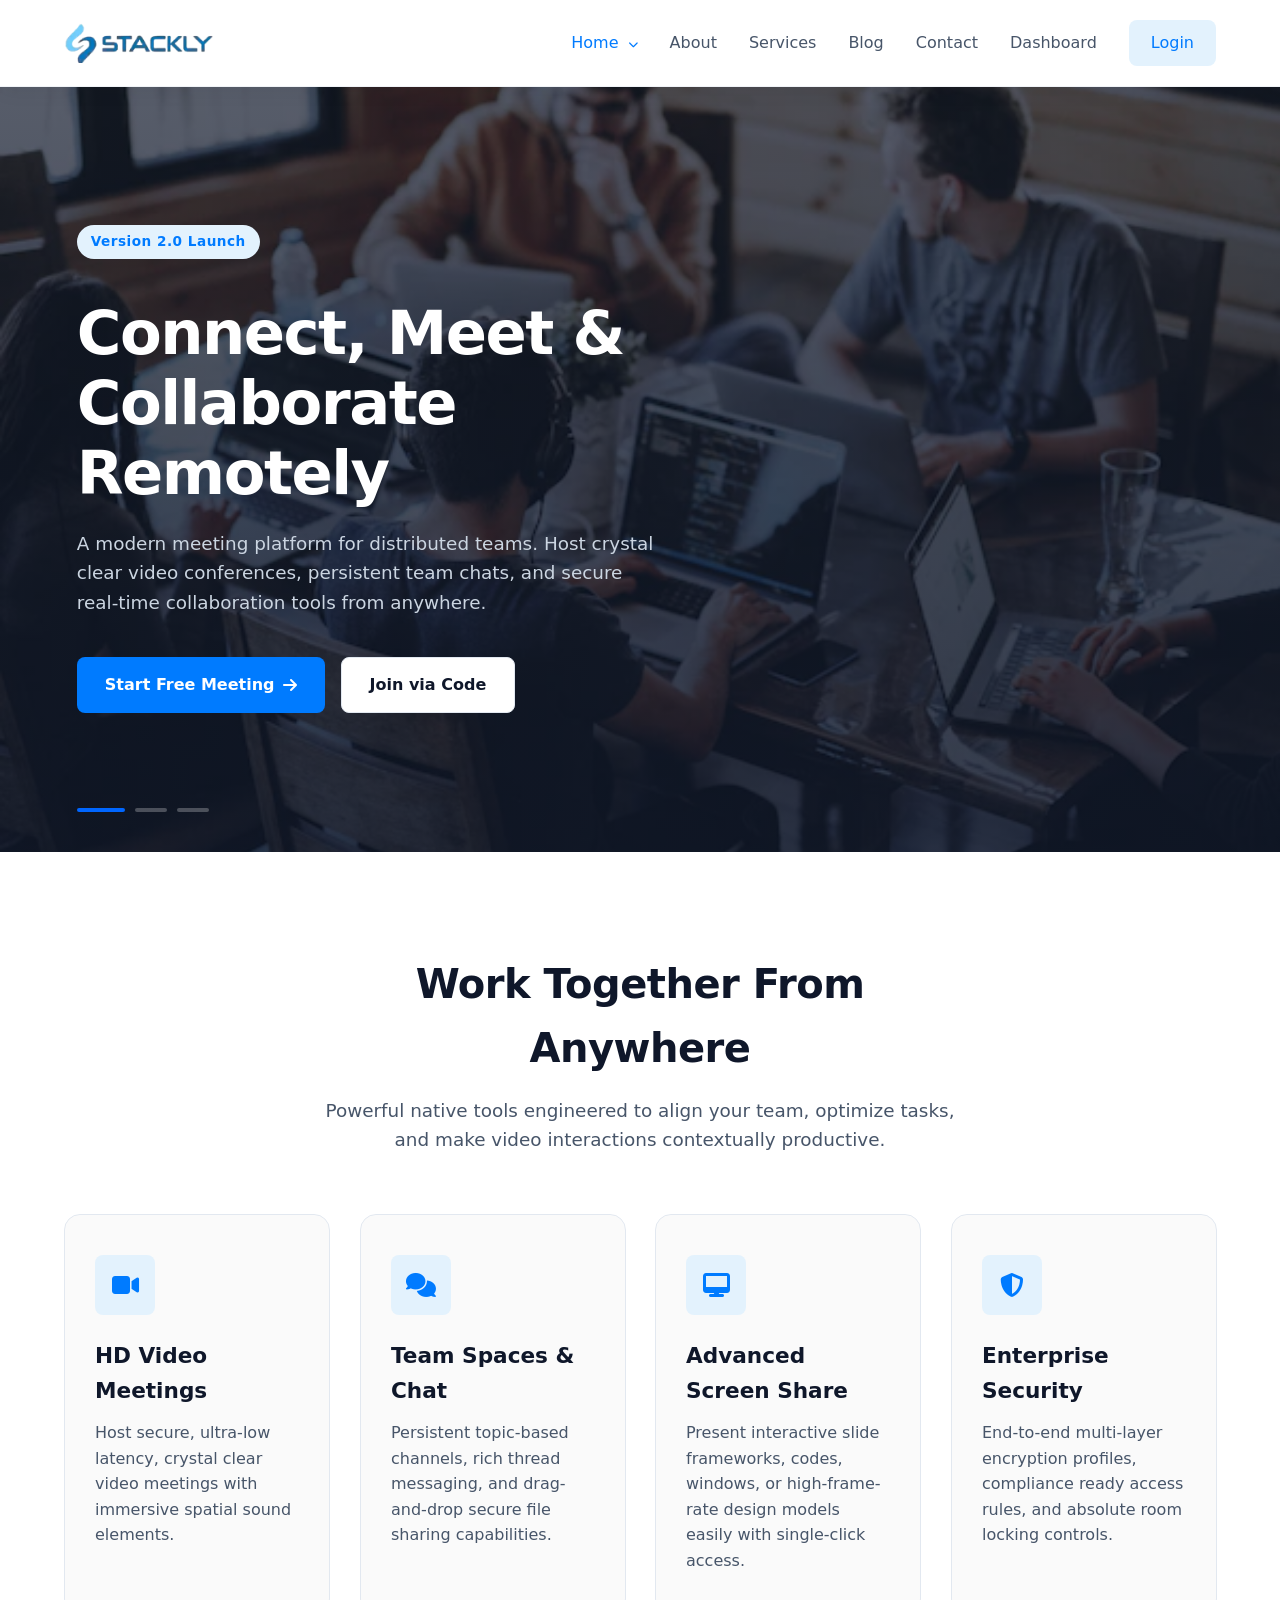
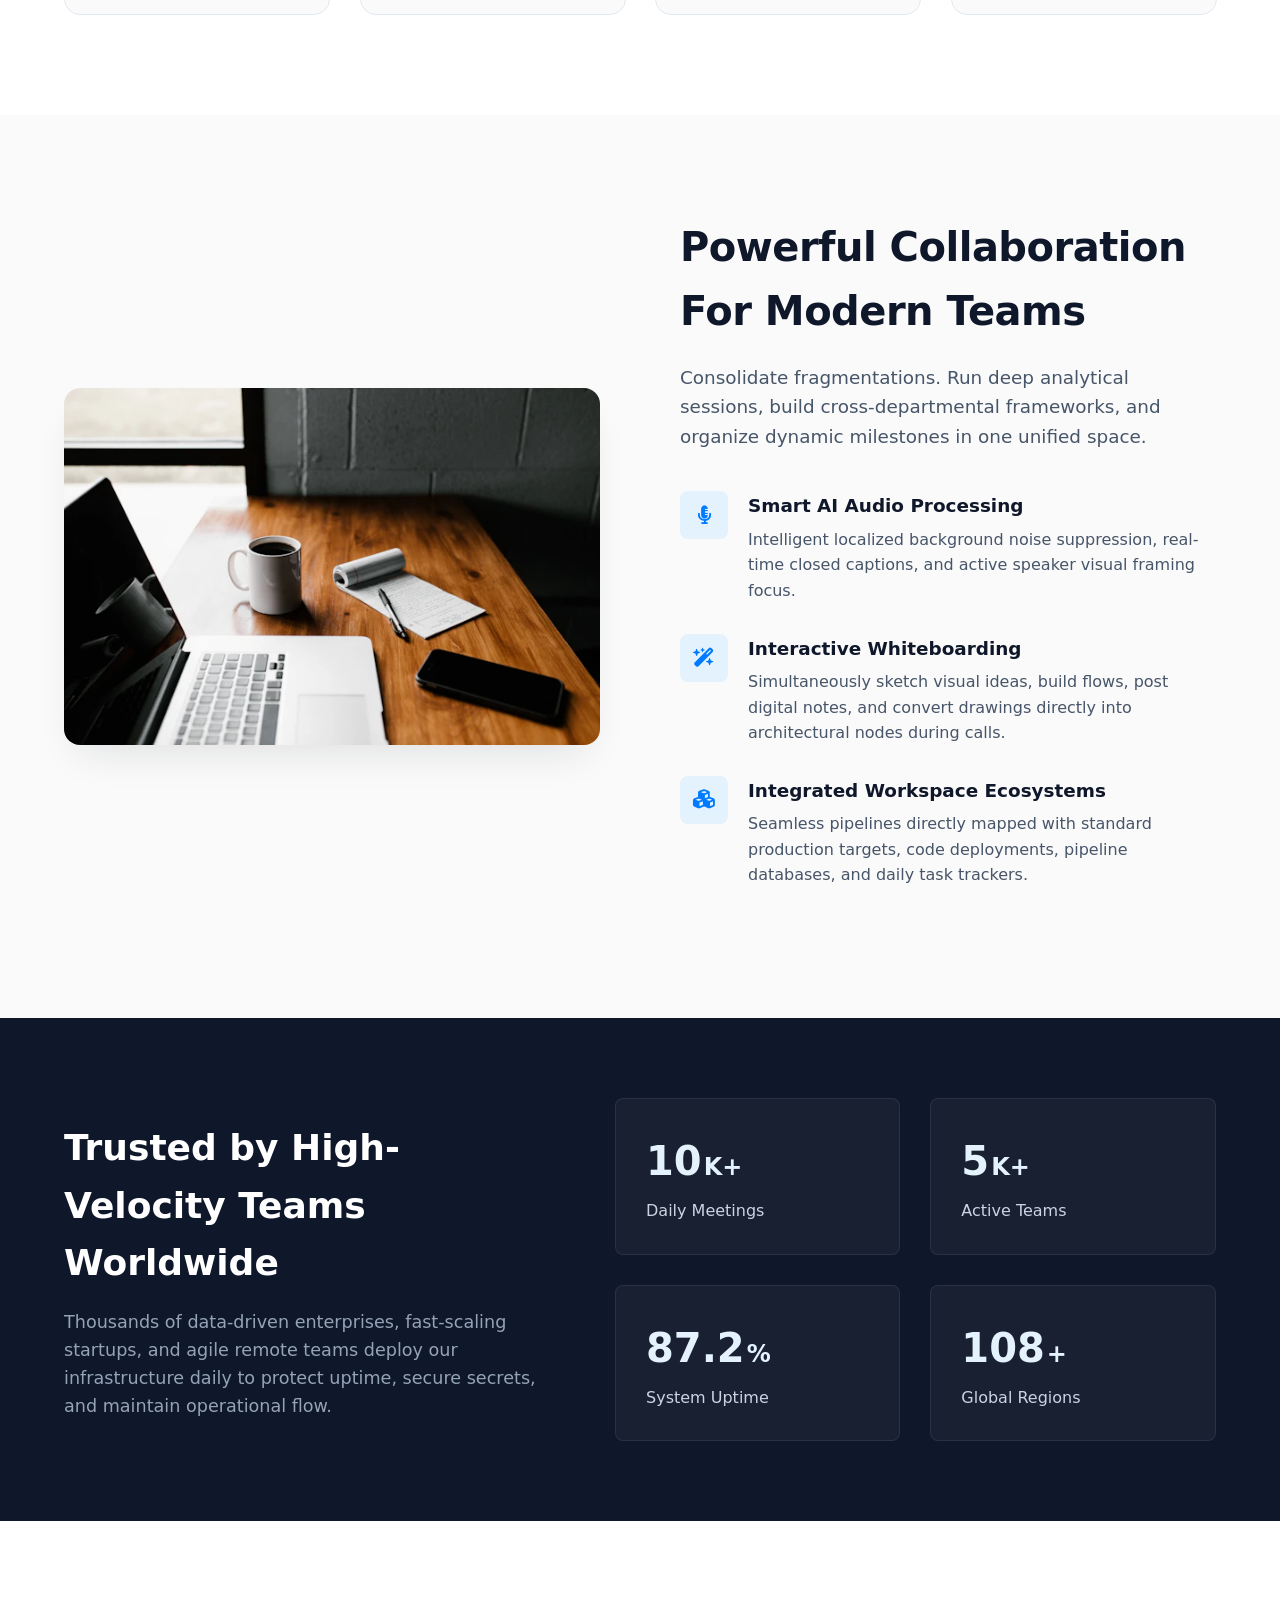
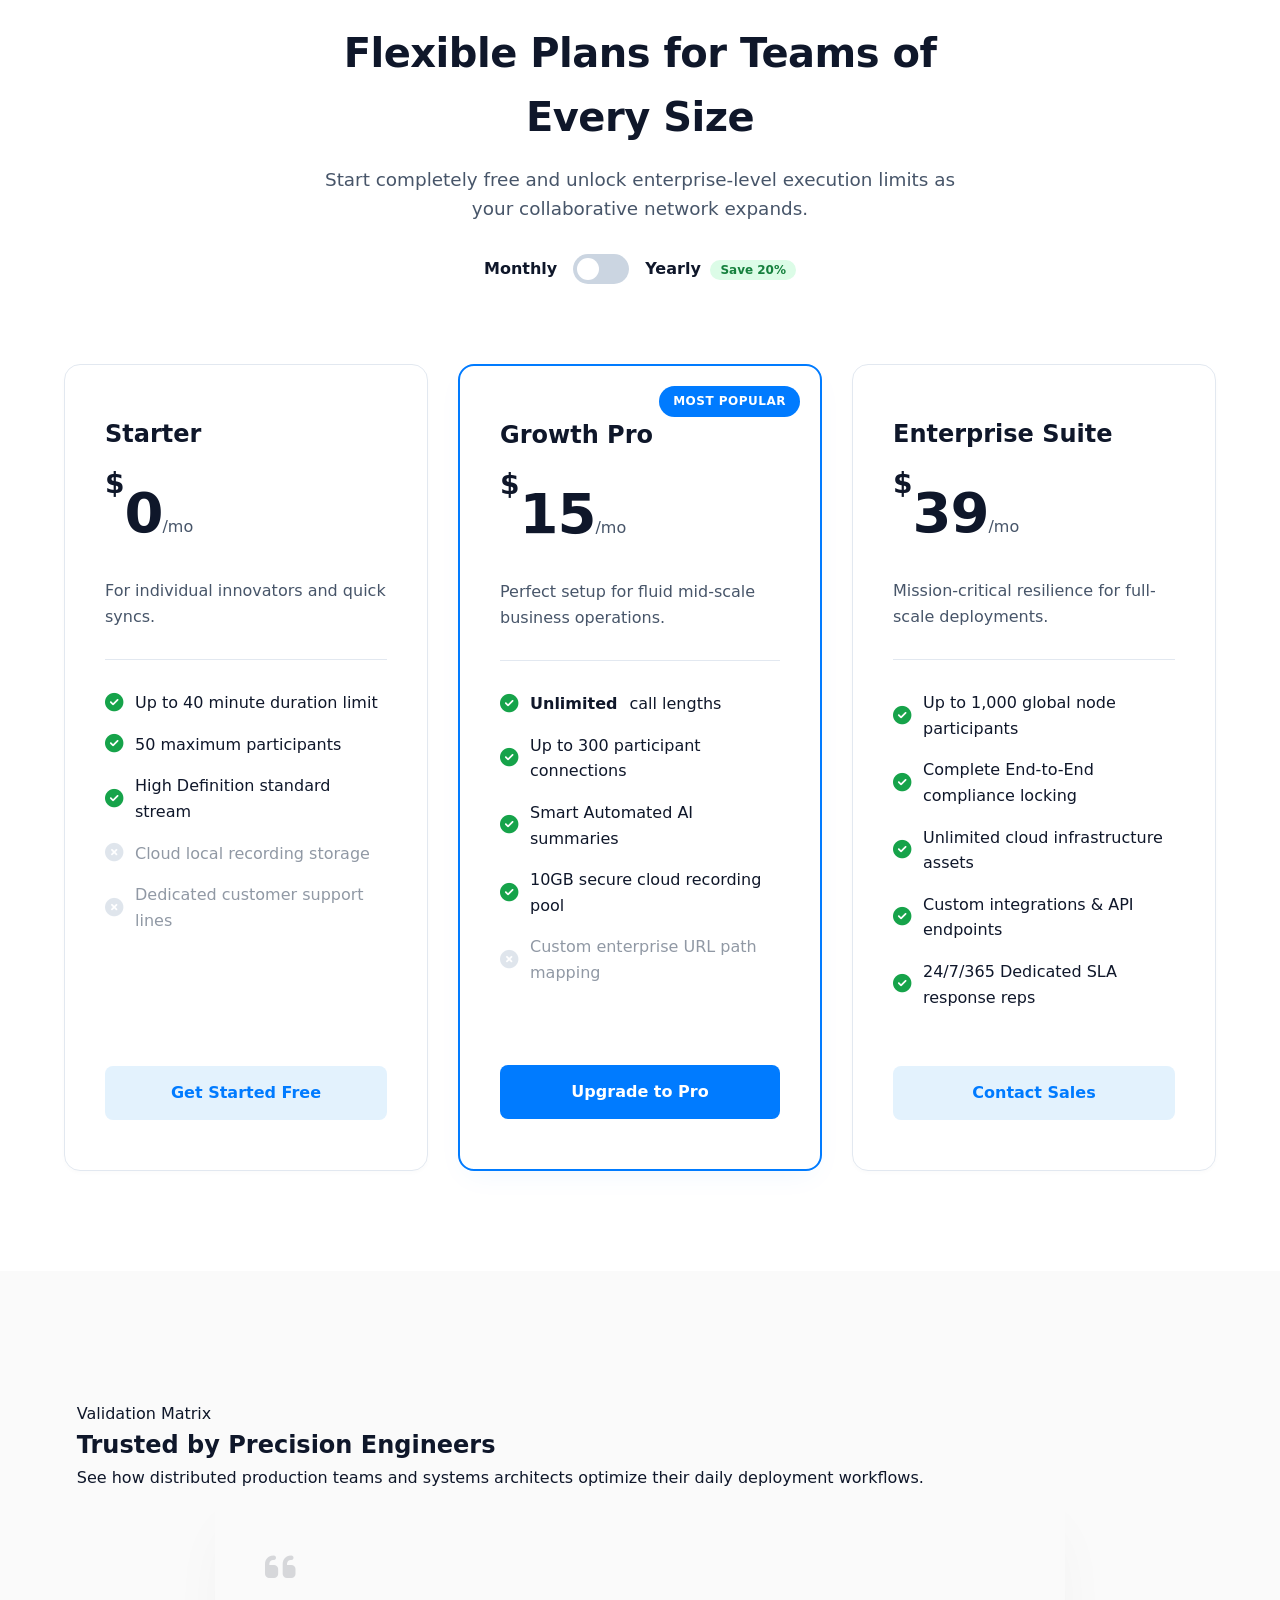
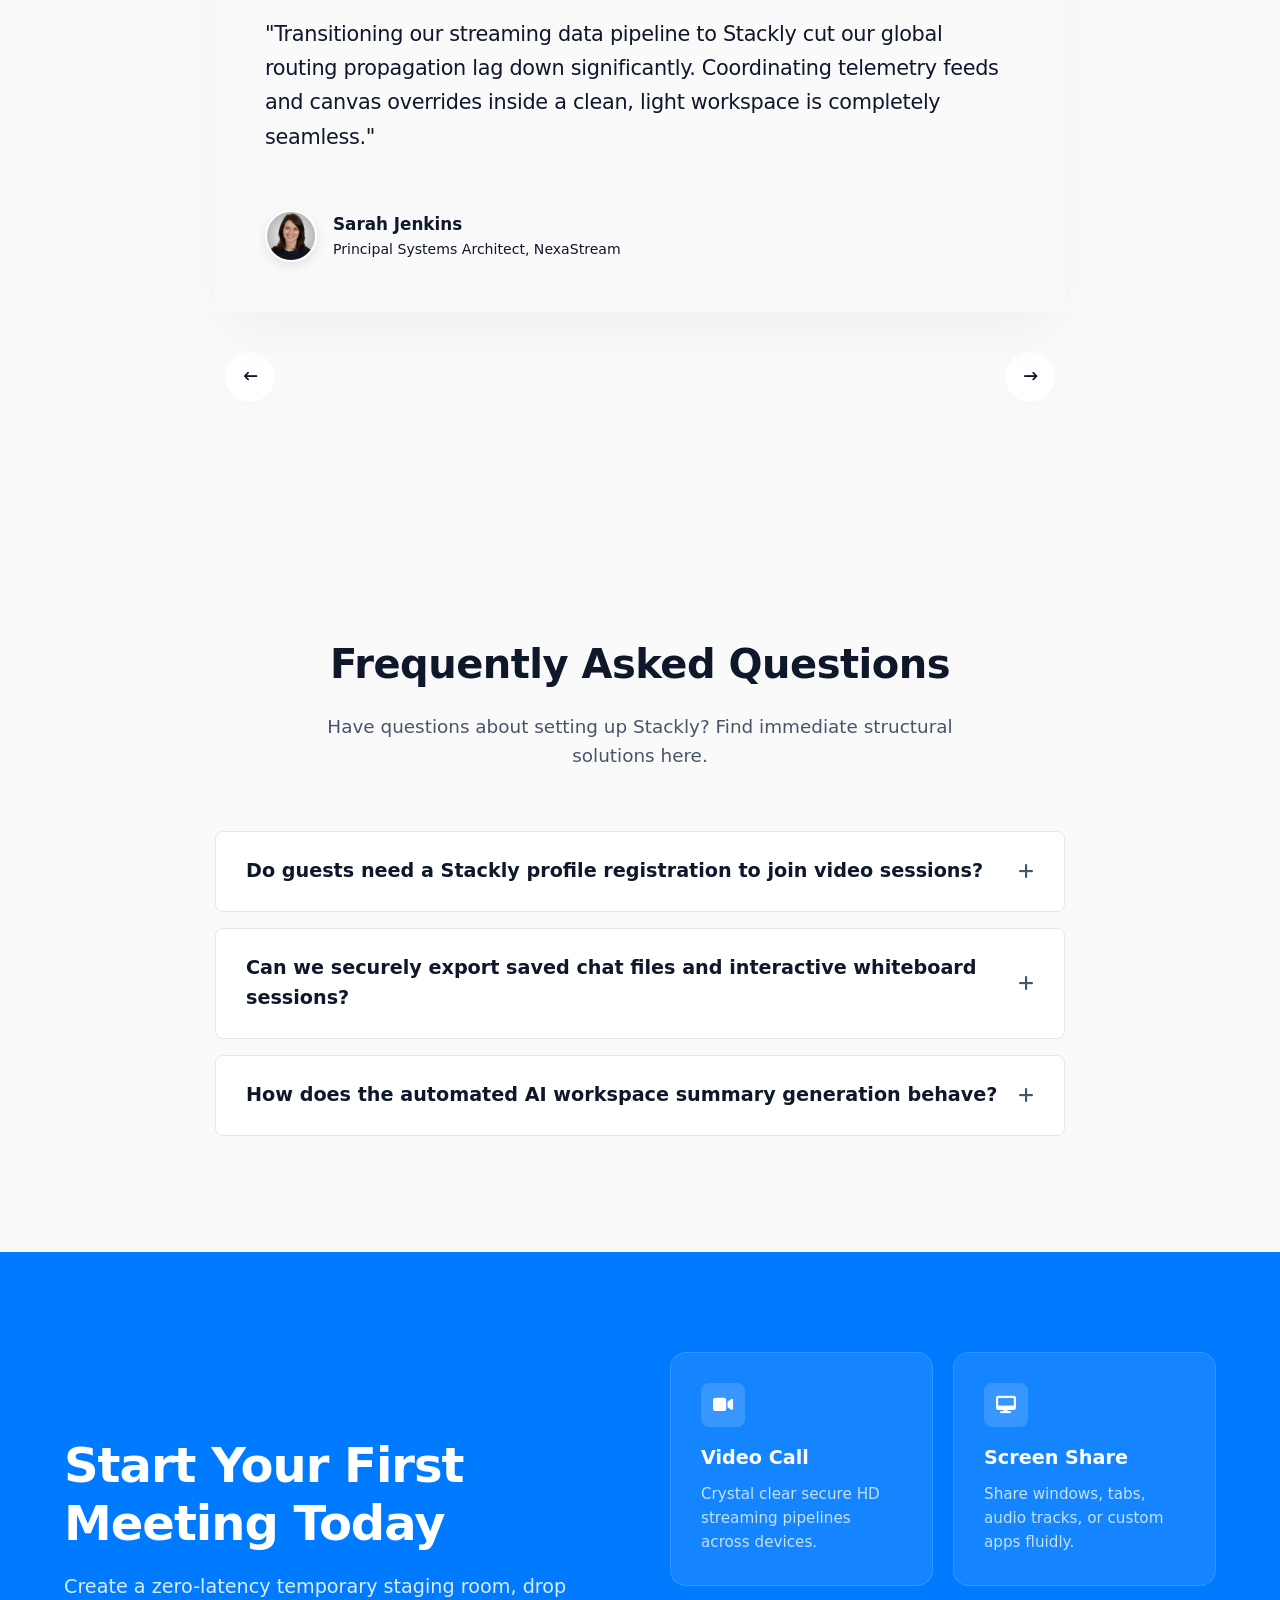
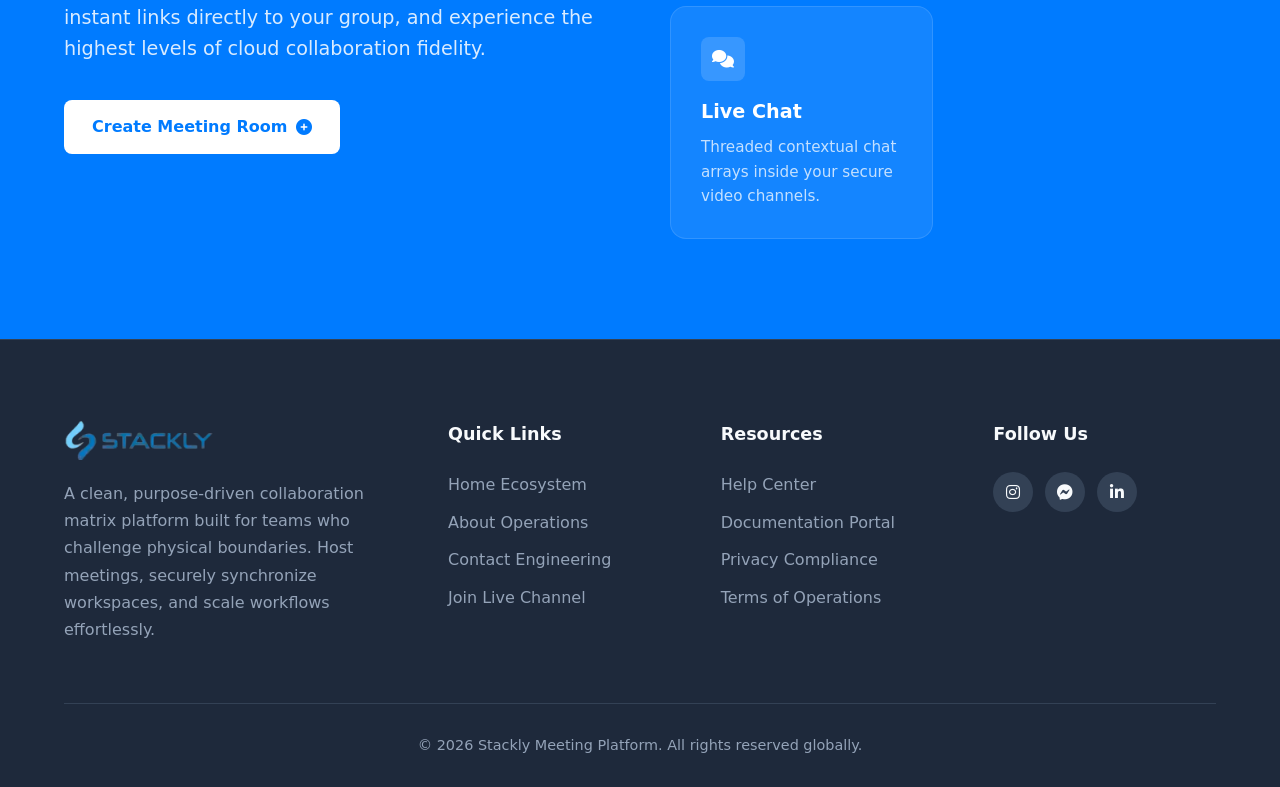
==== commit aba9fa04: "Add files via upload" ====
--- a/index.html
+++ b/index.html
@@ -227,7 +227,7 @@
                     <li class="disabled"><i class="fas fa-times-circle"></i> Cloud local recording storage</li>
                     <li class="disabled"><i class="fas fa-times-circle"></i> Dedicated customer support lines</li>
                 </ul>
-                <a href="#" class="btn-plan">Get Started Free</a>
+                <a href="404.html" class="btn-plan">Get Started Free</a>
             </div>
 
             <div class="pricing-card popular reveal-up" style="transition-delay: 100ms;">
@@ -243,7 +243,7 @@
                     <li><i class="fas fa-check-circle"></i> 10GB secure cloud recording pool</li>
                     <li class="disabled"><i class="fas fa-times-circle"></i> Custom enterprise URL path mapping</li>
                 </ul>
-                <a href="#" class="btn-plan featured">Upgrade to Pro</a>
+                <a href="404.html" class="btn-plan featured">Upgrade to Pro</a>
             </div>
 
             <div class="pricing-card reveal-up" style="transition-delay: 200ms;">
@@ -258,7 +258,7 @@
                     <li><i class="fas fa-check-circle"></i> Custom integrations & API endpoints</li>
                     <li><i class="fas fa-check-circle"></i> 24/7/365 Dedicated SLA response reps</li>
                 </ul>
-                <a href="#" class="btn-plan">Contact Sales</a>
+                <a href="404.html" class="btn-plan">Contact Sales</a>
             </div>
         </div>
     </section>
@@ -391,7 +391,7 @@
                 <p>
                     Create a zero-latency temporary staging room, drop instant links directly to your group, and experience the highest levels of cloud collaboration fidelity.
                 </p>
-                <button class="btn-primary-inverse">Create Meeting Room <i class="fas fa-plus-circle"></i></button>
+                <a href="404.html" class="btn-primary-inverse">Create Meeting Room <i class="fas fa-plus-circle"></i></a>
             </div>
 
             <div class="meeting-features reveal-right">
